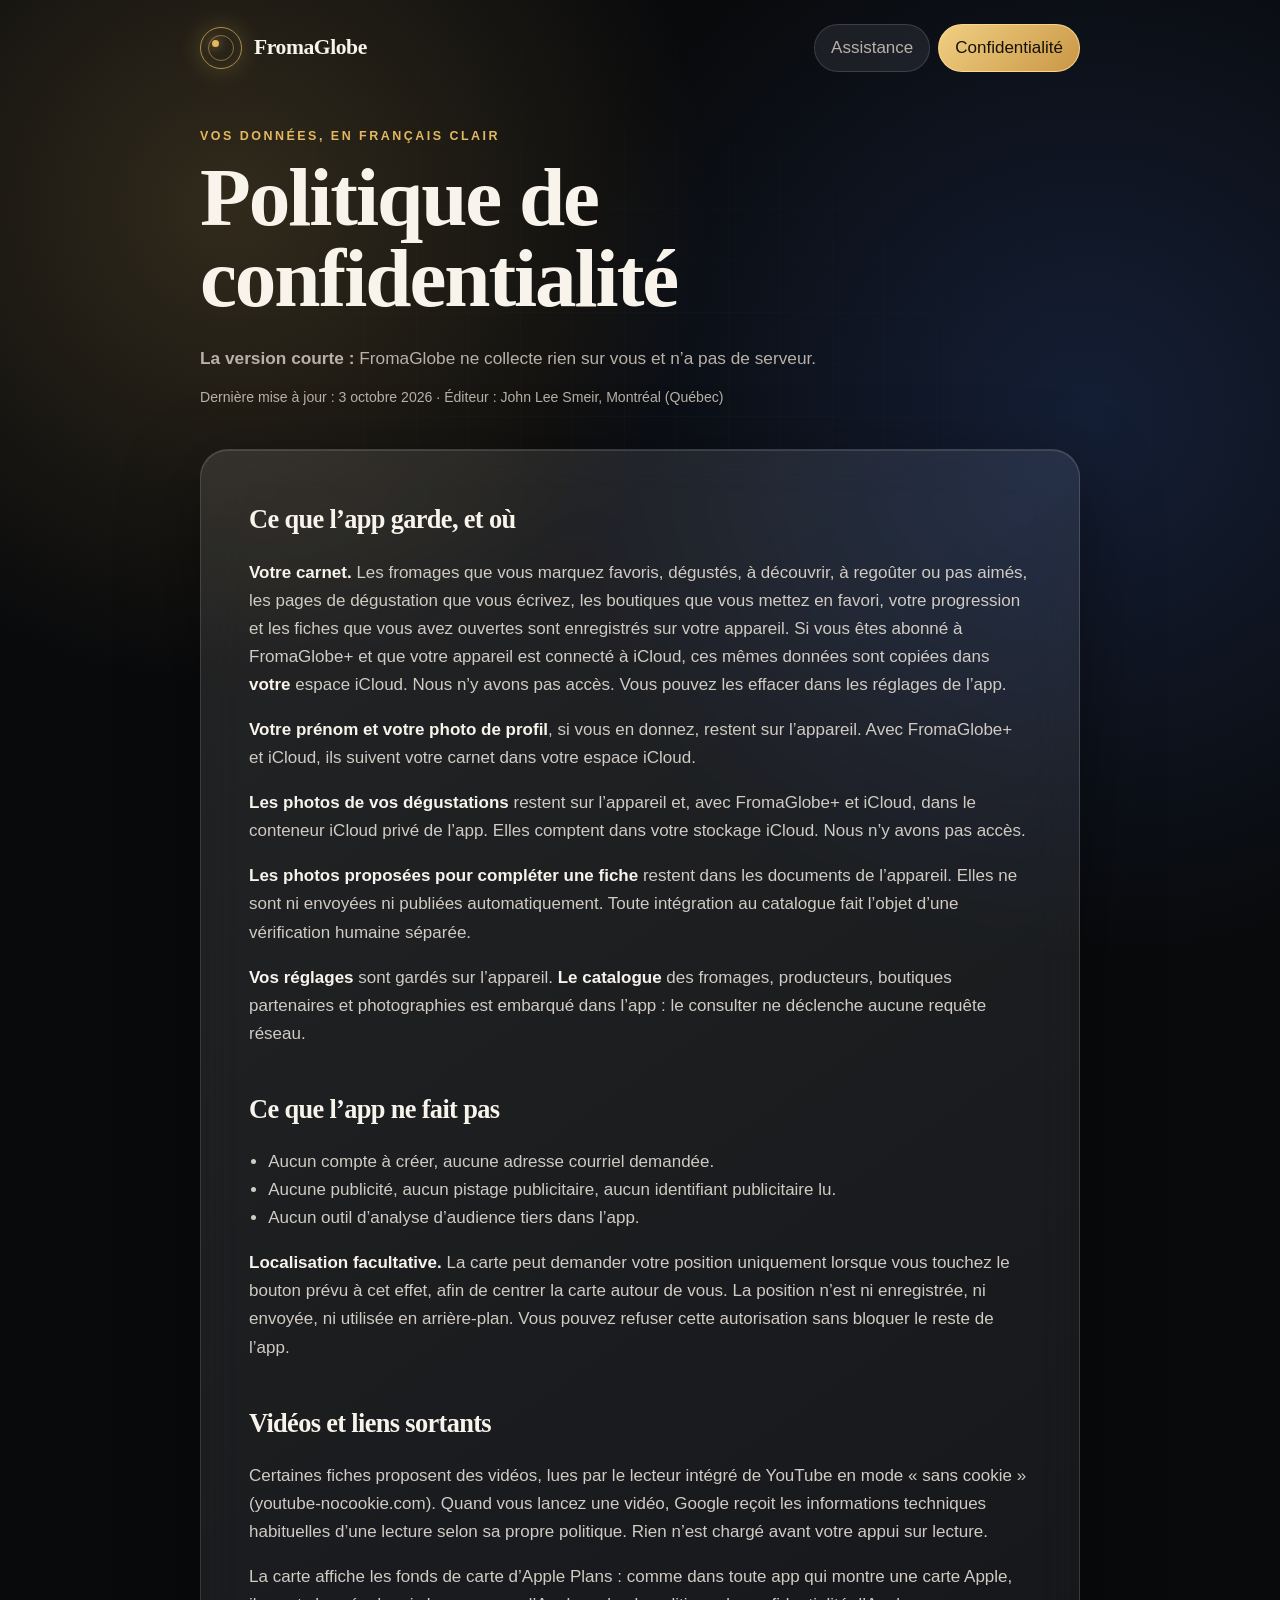
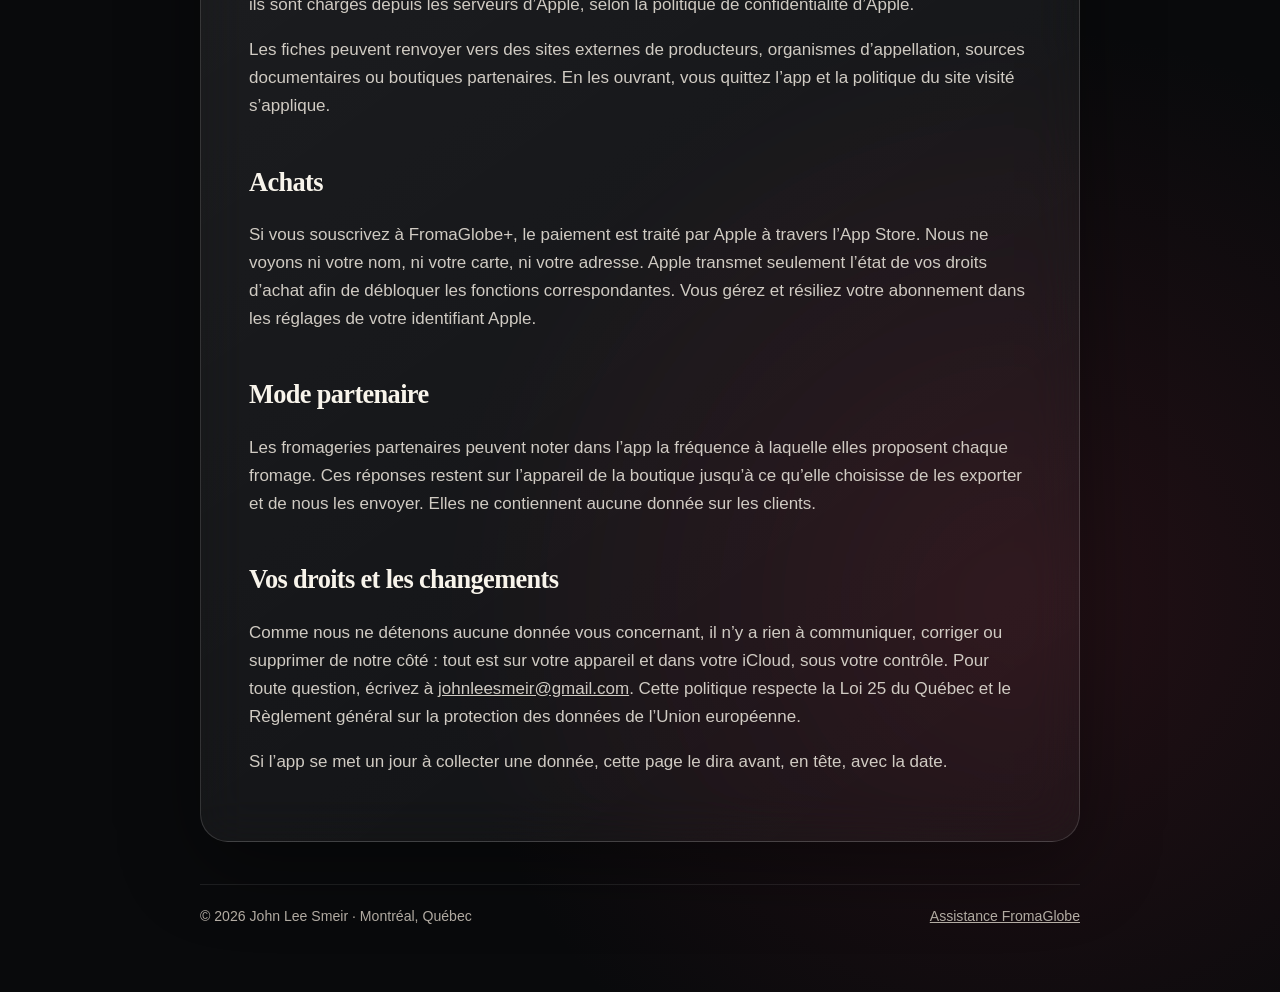
==== confidentialite/index.html @ 0ef454ac "Confidentialité : fonds de carte Apple Plans" ====
<!doctype html>
<html lang="fr">
<head>
  <meta charset="utf-8">
  <meta name="viewport" content="width=device-width, initial-scale=1">
  <title>Politique de confidentialité · FromaGlobe</title>
  <meta name="description" content="Politique de confidentialité de l’application FromaGlobe.">
  <link rel="icon" type="image/svg+xml" href="data:image/svg+xml,%3Csvg xmlns='http://www.w3.org/2000/svg' viewBox='0 0 64 64'%3E%3Crect width='64' height='64' rx='16' fill='%23090a0c'/%3E%3Ccircle cx='32' cy='32' r='21' fill='none' stroke='%23e2b861' stroke-width='3'/%3E%3Ccircle cx='25' cy='25' r='4' fill='%23e2b861'/%3E%3C/svg%3E">
  <link rel="stylesheet" href="../style.css">
</head>
<body>
  <div class="shell">
    <header>
      <a class="brand" href="../"><span class="mark" aria-hidden="true"></span><span>FromaGlobe</span></a>
      <nav aria-label="Navigation principale">
        <a href="../">Assistance</a>
        <a href="./" aria-current="page">Confidentialité</a>
      </nav>
    </header>

    <main>
      <div class="hero">
        <p class="eyebrow">Vos données, en français clair</p>
        <h1>Politique de confidentialité</h1>
        <p class="lead"><strong>La version courte&nbsp;:</strong> FromaGlobe ne collecte rien sur vous et n’a pas de serveur.</p>
        <p class="meta">Dernière mise à jour : 3 octobre 2026 · Éditeur : John Lee Smeir, Montréal (Québec)</p>
      </div>

      <article class="glass document">
        <section>
          <h2>Ce que l’app garde, et où</h2>
          <p><strong>Votre carnet.</strong> Les fromages que vous marquez favoris, dégustés, à découvrir, à regoûter ou pas aimés, les pages de dégustation que vous écrivez, les boutiques que vous mettez en favori, votre progression et les fiches que vous avez ouvertes sont enregistrés sur votre appareil. Si vous êtes abonné à FromaGlobe+ et que votre appareil est connecté à iCloud, ces mêmes données sont copiées dans <strong>votre</strong> espace iCloud. Nous n’y avons pas accès. Vous pouvez les effacer dans les réglages de l’app.</p>
          <p><strong>Votre prénom et votre photo de profil</strong>, si vous en donnez, restent sur l’appareil. Avec FromaGlobe+ et iCloud, ils suivent votre carnet dans votre espace iCloud.</p>
          <p><strong>Les photos de vos dégustations</strong> restent sur l’appareil et, avec FromaGlobe+ et iCloud, dans le conteneur iCloud privé de l’app. Elles comptent dans votre stockage iCloud. Nous n’y avons pas accès.</p>
          <p><strong>Les photos proposées pour compléter une fiche</strong> restent dans les documents de l’appareil. Elles ne sont ni envoyées ni publiées automatiquement. Toute intégration au catalogue fait l’objet d’une vérification humaine séparée.</p>
          <p><strong>Vos réglages</strong> sont gardés sur l’appareil. <strong>Le catalogue</strong> des fromages, producteurs, boutiques partenaires et photographies est embarqué dans l’app&nbsp;: le consulter ne déclenche aucune requête réseau.</p>
        </section>

        <section>
          <h2>Ce que l’app ne fait pas</h2>
          <ul>
            <li>Aucun compte à créer, aucune adresse courriel demandée.</li>
            <li>Aucune publicité, aucun pistage publicitaire, aucun identifiant publicitaire lu.</li>
            <li>Aucun outil d’analyse d’audience tiers dans l’app.</li>
          </ul>
          <p><strong>Localisation facultative.</strong> La carte peut demander votre position uniquement lorsque vous touchez le bouton prévu à cet effet, afin de centrer la carte autour de vous. La position n’est ni enregistrée, ni envoyée, ni utilisée en arrière-plan. Vous pouvez refuser cette autorisation sans bloquer le reste de l’app.</p>
        </section>

        <section>
          <h2>Vidéos et liens sortants</h2>
          <p>Certaines fiches proposent des vidéos, lues par le lecteur intégré de YouTube en mode «&nbsp;sans cookie&nbsp;» (youtube-nocookie.com). Quand vous lancez une vidéo, Google reçoit les informations techniques habituelles d’une lecture selon sa propre politique. Rien n’est chargé avant votre appui sur lecture.</p>
          <p>La carte affiche les fonds de carte d’Apple Plans : comme dans toute app qui montre une carte Apple, ils sont chargés depuis les serveurs d’Apple, selon la politique de confidentialité d’Apple.</p>
          <p>Les fiches peuvent renvoyer vers des sites externes de producteurs, organismes d’appellation, sources documentaires ou boutiques partenaires. En les ouvrant, vous quittez l’app et la politique du site visité s’applique.</p>
        </section>

        <section>
          <h2>Achats</h2>
          <p>Si vous souscrivez à FromaGlobe+, le paiement est traité par Apple à travers l’App Store. Nous ne voyons ni votre nom, ni votre carte, ni votre adresse. Apple transmet seulement l’état de vos droits d’achat afin de débloquer les fonctions correspondantes. Vous gérez et résiliez votre abonnement dans les réglages de votre identifiant Apple.</p>
        </section>

        <section>
          <h2>Mode partenaire</h2>
          <p>Les fromageries partenaires peuvent noter dans l’app la fréquence à laquelle elles proposent chaque fromage. Ces réponses restent sur l’appareil de la boutique jusqu’à ce qu’elle choisisse de les exporter et de nous les envoyer. Elles ne contiennent aucune donnée sur les clients.</p>
        </section>

        <section>
          <h2>Vos droits et les changements</h2>
          <p>Comme nous ne détenons aucune donnée vous concernant, il n’y a rien à communiquer, corriger ou supprimer de notre côté&nbsp;: tout est sur votre appareil et dans votre iCloud, sous votre contrôle. Pour toute question, écrivez à <a href="mailto:johnleesmeir@gmail.com">johnleesmeir@gmail.com</a>. Cette politique respecte la Loi 25 du Québec et le Règlement général sur la protection des données de l’Union européenne.</p>
          <p>Si l’app se met un jour à collecter une donnée, cette page le dira avant, en tête, avec la date.</p>
        </section>
      </article>
    </main>

    <footer>
      <p>© 2026 John Lee Smeir · Montréal, Québec</p>
      <a href="../">Assistance FromaGlobe</a>
    </footer>
  </div>
</body>
</html>
---- style.css ----
:root {
  color-scheme: dark;
  --ink: #f8f4eb;
  --muted: #b8b1a8;
  --gold: #e2b861;
  --gold-soft: rgba(226, 184, 97, 0.18);
  --blue: #18254a;
  --wine: #31151c;
  --glass: rgba(255, 255, 255, 0.075);
  --line: rgba(255, 255, 255, 0.14);
  --shadow: rgba(0, 0, 0, 0.38);
}

* { box-sizing: border-box; }

html { scroll-behavior: smooth; }

body {
  margin: 0;
  min-height: 100vh;
  color: var(--ink);
  background:
    radial-gradient(circle at 18% 8%, rgba(226, 184, 97, 0.19), transparent 30rem),
    radial-gradient(circle at 85% 16%, rgba(45, 76, 145, 0.31), transparent 34rem),
    radial-gradient(circle at 80% 85%, rgba(115, 35, 50, 0.25), transparent 36rem),
    #090a0c;
  font-family: -apple-system, BlinkMacSystemFont, "SF Pro Text", "Helvetica Neue", sans-serif;
  font-size: 17px;
  line-height: 1.65;
}

body::before {
  content: "";
  position: fixed;
  inset: 0;
  pointer-events: none;
  background-image: linear-gradient(rgba(255,255,255,.018) 1px, transparent 1px), linear-gradient(90deg, rgba(255,255,255,.018) 1px, transparent 1px);
  background-size: 52px 52px;
  mask-image: radial-gradient(circle at center, black, transparent 82%);
}

a { color: inherit; }

.shell {
  width: min(100% - 32px, 880px);
  margin: 0 auto;
  padding: 24px 0 64px;
}

header {
  display: flex;
  align-items: center;
  justify-content: space-between;
  gap: 24px;
  margin-bottom: 54px;
}

.brand {
  display: inline-flex;
  align-items: center;
  gap: 12px;
  text-decoration: none;
  font-family: ui-serif, Georgia, serif;
  font-size: 1.35rem;
  font-weight: 700;
  letter-spacing: -0.02em;
}

.mark {
  position: relative;
  width: 42px;
  height: 42px;
  border-radius: 50%;
  border: 1px solid rgba(226,184,97,.72);
  box-shadow: 0 0 24px rgba(226,184,97,.24), inset 0 0 18px rgba(226,184,97,.12);
}

.mark::before,
.mark::after {
  content: "";
  position: absolute;
  border-radius: 50%;
}

.mark::before { inset: 7px; border: 1px solid rgba(226,184,97,.5); }
.mark::after { width: 7px; height: 7px; left: 11px; top: 12px; background: var(--gold); box-shadow: 0 0 12px var(--gold); }

nav { display: flex; gap: 8px; }

nav a, .button {
  display: inline-flex;
  align-items: center;
  justify-content: center;
  min-height: 44px;
  padding: 9px 16px;
  border: 1px solid var(--line);
  border-radius: 999px;
  background: var(--glass);
  color: var(--muted);
  text-decoration: none;
  backdrop-filter: blur(18px) saturate(125%);
  -webkit-backdrop-filter: blur(18px) saturate(125%);
}

nav a[aria-current="page"], nav a:hover, .button:hover {
  color: #16110a;
  border-color: rgba(255, 221, 148, 0.84);
  background: linear-gradient(135deg, #f1cf82, #c99746);
}

.hero { margin: 0 0 40px; }

.eyebrow {
  margin: 0 0 10px;
  color: var(--gold);
  font-size: .78rem;
  font-weight: 750;
  letter-spacing: .2em;
  text-transform: uppercase;
}

h1, h2, h3 {
  font-family: ui-serif, Georgia, serif;
  letter-spacing: -0.025em;
}

h1 {
  max-width: 740px;
  margin: 0;
  font-size: clamp(2.5rem, 8vw, 5.2rem);
  line-height: .98;
}

.lead {
  max-width: 680px;
  margin: 24px 0 0;
  color: var(--muted);
  font-size: 1.08rem;
}

.glass {
  border: 1px solid var(--line);
  border-radius: 28px;
  background: linear-gradient(145deg, rgba(255,255,255,.105), rgba(255,255,255,.035));
  box-shadow: 0 24px 80px var(--shadow), inset 0 1px 0 rgba(255,255,255,.12);
  backdrop-filter: blur(24px) saturate(130%);
  -webkit-backdrop-filter: blur(24px) saturate(130%);
}

.contact {
  display: grid;
  grid-template-columns: 1fr auto;
  align-items: center;
  gap: 24px;
  padding: 28px;
  margin: 30px 0 22px;
}

.contact h2 { margin: 0 0 6px; font-size: 1.55rem; }
.contact p { margin: 0; color: var(--muted); }
.contact .button { color: #16110a; background: linear-gradient(135deg, #f1cf82, #c99746); border-color: rgba(255,221,148,.84); font-weight: 700; }

.grid {
  display: grid;
  grid-template-columns: repeat(2, minmax(0, 1fr));
  gap: 18px;
}

.card { padding: 24px; }
.card h2 { margin: 0 0 8px; font-size: 1.35rem; }
.card p { margin: 0; color: var(--muted); }

.document { padding: clamp(22px, 5vw, 48px); }
.document section + section { margin-top: 40px; }
.document h2 { margin: 0 0 12px; font-size: 1.65rem; }
.document p, .document li { color: #d0cbc3; }
.document strong { color: var(--ink); }
.document ul { padding-left: 1.2rem; }

.meta {
  margin: 14px 0 0;
  color: var(--muted);
  font-size: .88rem;
}

footer {
  display: flex;
  justify-content: space-between;
  gap: 20px;
  margin-top: 42px;
  padding-top: 20px;
  border-top: 1px solid rgba(255,255,255,.09);
  color: var(--muted);
  font-size: .88rem;
}

footer p { margin: 0; }

@media (max-width: 640px) {
  .shell { width: min(100% - 24px, 880px); padding-top: 14px; }
  header { align-items: flex-start; margin-bottom: 42px; }
  nav { flex-direction: column; }
  nav a { min-height: 38px; padding: 6px 12px; font-size: .85rem; }
  .contact, .grid { grid-template-columns: 1fr; }
  .contact .button { width: 100%; }
  footer { flex-direction: column; }
}

@media (prefers-reduced-motion: no-preference) {
  .mark::after { animation: glow 3.5s ease-in-out infinite; }
  @keyframes glow { 50% { transform: scale(1.28); opacity: .7; box-shadow: 0 0 22px var(--gold); } }
}
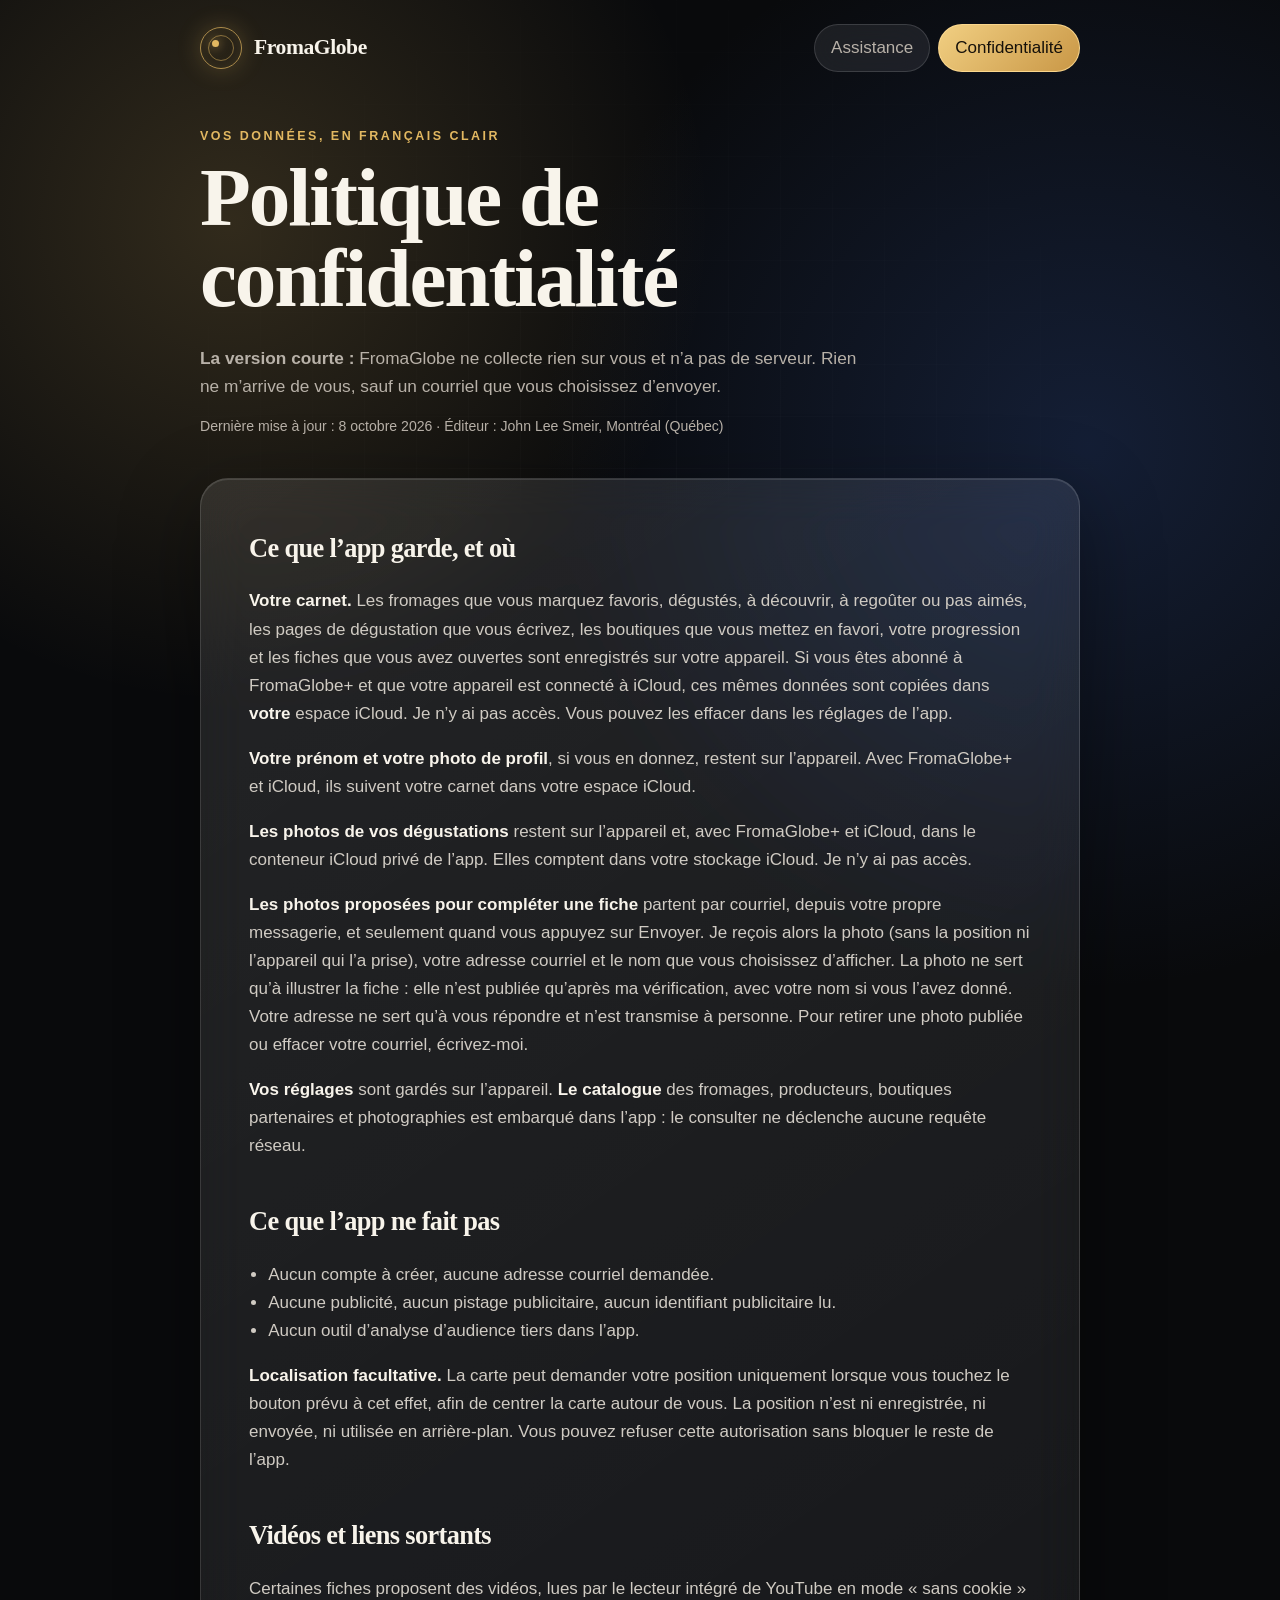
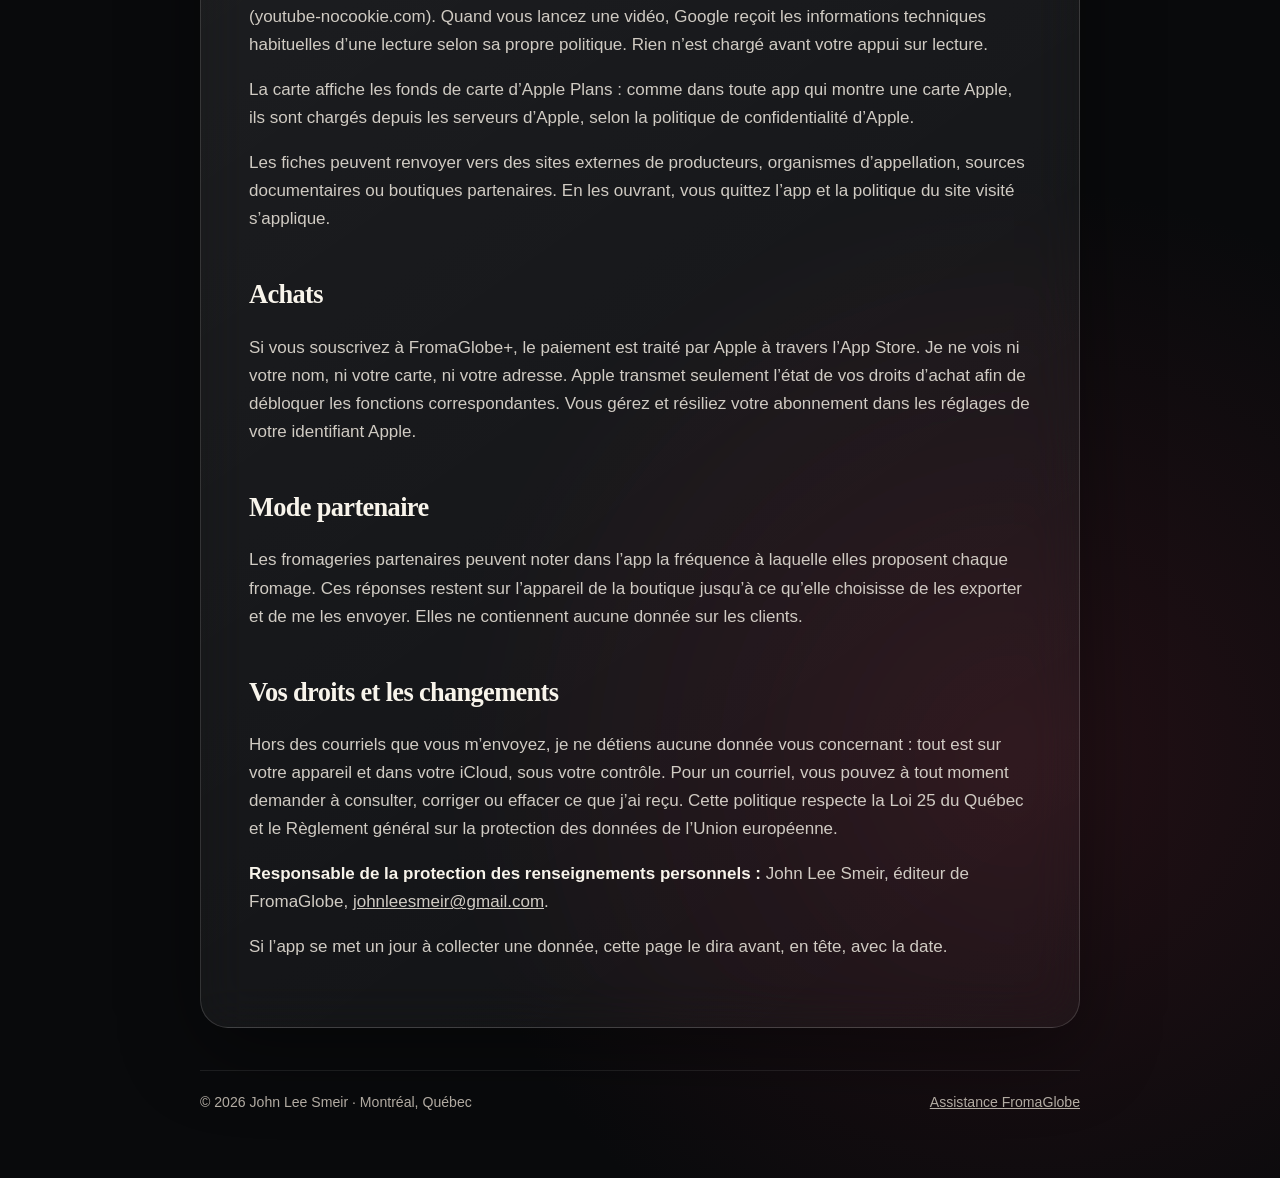
==== commit 42ca7c27: "Photos proposées par courriel, responsable Loi 25, avertissement, je au lieu de nous" ====
--- a/confidentialite/index.html
+++ b/confidentialite/index.html
@@ -22,17 +22,17 @@
       <div class="hero">
         <p class="eyebrow">Vos données, en français clair</p>
         <h1>Politique de confidentialité</h1>
-        <p class="lead"><strong>La version courte&nbsp;:</strong> FromaGlobe ne collecte rien sur vous et n’a pas de serveur.</p>
-        <p class="meta">Dernière mise à jour : 3 octobre 2026 · Éditeur : John Lee Smeir, Montréal (Québec)</p>
+        <p class="lead"><strong>La version courte&nbsp;:</strong> FromaGlobe ne collecte rien sur vous et n’a pas de serveur. Rien ne m’arrive de vous, sauf un courriel que vous choisissez d’envoyer.</p>
+        <p class="meta">Dernière mise à jour : 8 octobre 2026 · Éditeur : John Lee Smeir, Montréal (Québec)</p>
       </div>
 
       <article class="glass document">
         <section>
           <h2>Ce que l’app garde, et où</h2>
-          <p><strong>Votre carnet.</strong> Les fromages que vous marquez favoris, dégustés, à découvrir, à regoûter ou pas aimés, les pages de dégustation que vous écrivez, les boutiques que vous mettez en favori, votre progression et les fiches que vous avez ouvertes sont enregistrés sur votre appareil. Si vous êtes abonné à FromaGlobe+ et que votre appareil est connecté à iCloud, ces mêmes données sont copiées dans <strong>votre</strong> espace iCloud. Nous n’y avons pas accès. Vous pouvez les effacer dans les réglages de l’app.</p>
+          <p><strong>Votre carnet.</strong> Les fromages que vous marquez favoris, dégustés, à découvrir, à regoûter ou pas aimés, les pages de dégustation que vous écrivez, les boutiques que vous mettez en favori, votre progression et les fiches que vous avez ouvertes sont enregistrés sur votre appareil. Si vous êtes abonné à FromaGlobe+ et que votre appareil est connecté à iCloud, ces mêmes données sont copiées dans <strong>votre</strong> espace iCloud. Je n’y ai pas accès. Vous pouvez les effacer dans les réglages de l’app.</p>
           <p><strong>Votre prénom et votre photo de profil</strong>, si vous en donnez, restent sur l’appareil. Avec FromaGlobe+ et iCloud, ils suivent votre carnet dans votre espace iCloud.</p>
-          <p><strong>Les photos de vos dégustations</strong> restent sur l’appareil et, avec FromaGlobe+ et iCloud, dans le conteneur iCloud privé de l’app. Elles comptent dans votre stockage iCloud. Nous n’y avons pas accès.</p>
-          <p><strong>Les photos proposées pour compléter une fiche</strong> restent dans les documents de l’appareil. Elles ne sont ni envoyées ni publiées automatiquement. Toute intégration au catalogue fait l’objet d’une vérification humaine séparée.</p>
+          <p><strong>Les photos de vos dégustations</strong> restent sur l’appareil et, avec FromaGlobe+ et iCloud, dans le conteneur iCloud privé de l’app. Elles comptent dans votre stockage iCloud. Je n’y ai pas accès.</p>
+          <p><strong>Les photos proposées pour compléter une fiche</strong> partent par courriel, depuis votre propre messagerie, et seulement quand vous appuyez sur Envoyer. Je reçois alors la photo (sans la position ni l’appareil qui l’a prise), votre adresse courriel et le nom que vous choisissez d’afficher. La photo ne sert qu’à illustrer la fiche : elle n’est publiée qu’après ma vérification, avec votre nom si vous l’avez donné. Votre adresse ne sert qu’à vous répondre et n’est transmise à personne. Pour retirer une photo publiée ou effacer votre courriel, écrivez-moi.</p>
           <p><strong>Vos réglages</strong> sont gardés sur l’appareil. <strong>Le catalogue</strong> des fromages, producteurs, boutiques partenaires et photographies est embarqué dans l’app&nbsp;: le consulter ne déclenche aucune requête réseau.</p>
         </section>
 
@@ -55,17 +55,18 @@
 
         <section>
           <h2>Achats</h2>
-          <p>Si vous souscrivez à FromaGlobe+, le paiement est traité par Apple à travers l’App Store. Nous ne voyons ni votre nom, ni votre carte, ni votre adresse. Apple transmet seulement l’état de vos droits d’achat afin de débloquer les fonctions correspondantes. Vous gérez et résiliez votre abonnement dans les réglages de votre identifiant Apple.</p>
+          <p>Si vous souscrivez à FromaGlobe+, le paiement est traité par Apple à travers l’App Store. Je ne vois ni votre nom, ni votre carte, ni votre adresse. Apple transmet seulement l’état de vos droits d’achat afin de débloquer les fonctions correspondantes. Vous gérez et résiliez votre abonnement dans les réglages de votre identifiant Apple.</p>
         </section>
 
         <section>
           <h2>Mode partenaire</h2>
-          <p>Les fromageries partenaires peuvent noter dans l’app la fréquence à laquelle elles proposent chaque fromage. Ces réponses restent sur l’appareil de la boutique jusqu’à ce qu’elle choisisse de les exporter et de nous les envoyer. Elles ne contiennent aucune donnée sur les clients.</p>
+          <p>Les fromageries partenaires peuvent noter dans l’app la fréquence à laquelle elles proposent chaque fromage. Ces réponses restent sur l’appareil de la boutique jusqu’à ce qu’elle choisisse de les exporter et de me les envoyer. Elles ne contiennent aucune donnée sur les clients.</p>
         </section>
 
         <section>
           <h2>Vos droits et les changements</h2>
-          <p>Comme nous ne détenons aucune donnée vous concernant, il n’y a rien à communiquer, corriger ou supprimer de notre côté&nbsp;: tout est sur votre appareil et dans votre iCloud, sous votre contrôle. Pour toute question, écrivez à <a href="mailto:johnleesmeir@gmail.com">johnleesmeir@gmail.com</a>. Cette politique respecte la Loi 25 du Québec et le Règlement général sur la protection des données de l’Union européenne.</p>
+          <p>Hors des courriels que vous m’envoyez, je ne détiens aucune donnée vous concernant&nbsp;: tout est sur votre appareil et dans votre iCloud, sous votre contrôle. Pour un courriel, vous pouvez à tout moment demander à consulter, corriger ou effacer ce que j’ai reçu. Cette politique respecte la Loi 25 du Québec et le Règlement général sur la protection des données de l’Union européenne.</p>
+          <p><strong>Responsable de la protection des renseignements personnels&nbsp;:</strong> John Lee Smeir, éditeur de FromaGlobe, <a href="mailto:johnleesmeir@gmail.com">johnleesmeir@gmail.com</a>.</p>
           <p>Si l’app se met un jour à collecter une donnée, cette page le dira avant, en tête, avec la date.</p>
         </section>
       </article>
--- a/style.css
+++ b/style.css
@@ -167,6 +167,7 @@
 }
 
 .card { padding: 24px; }
+.grid .card:last-child:nth-child(odd) { grid-column: 1 / -1; }
 .card h2 { margin: 0 0 8px; font-size: 1.35rem; }
 .card p { margin: 0; color: var(--muted); }
 
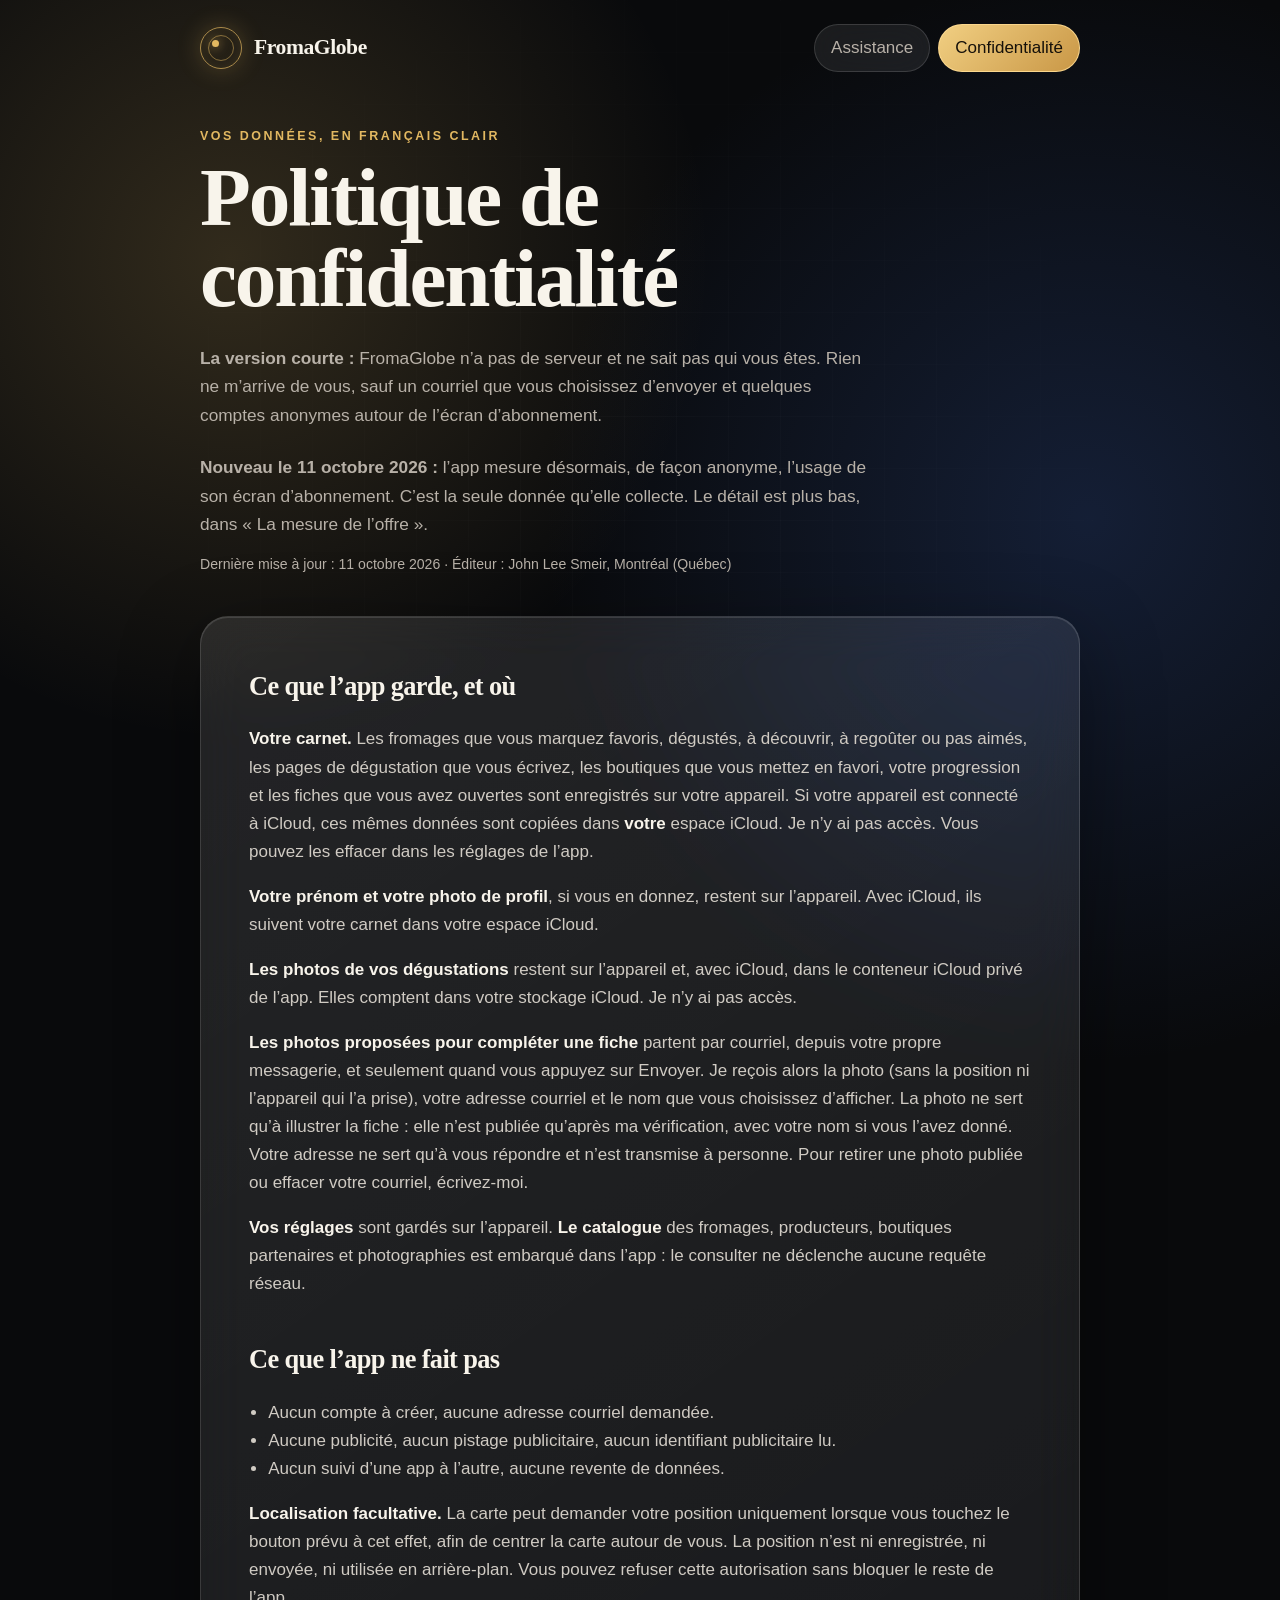
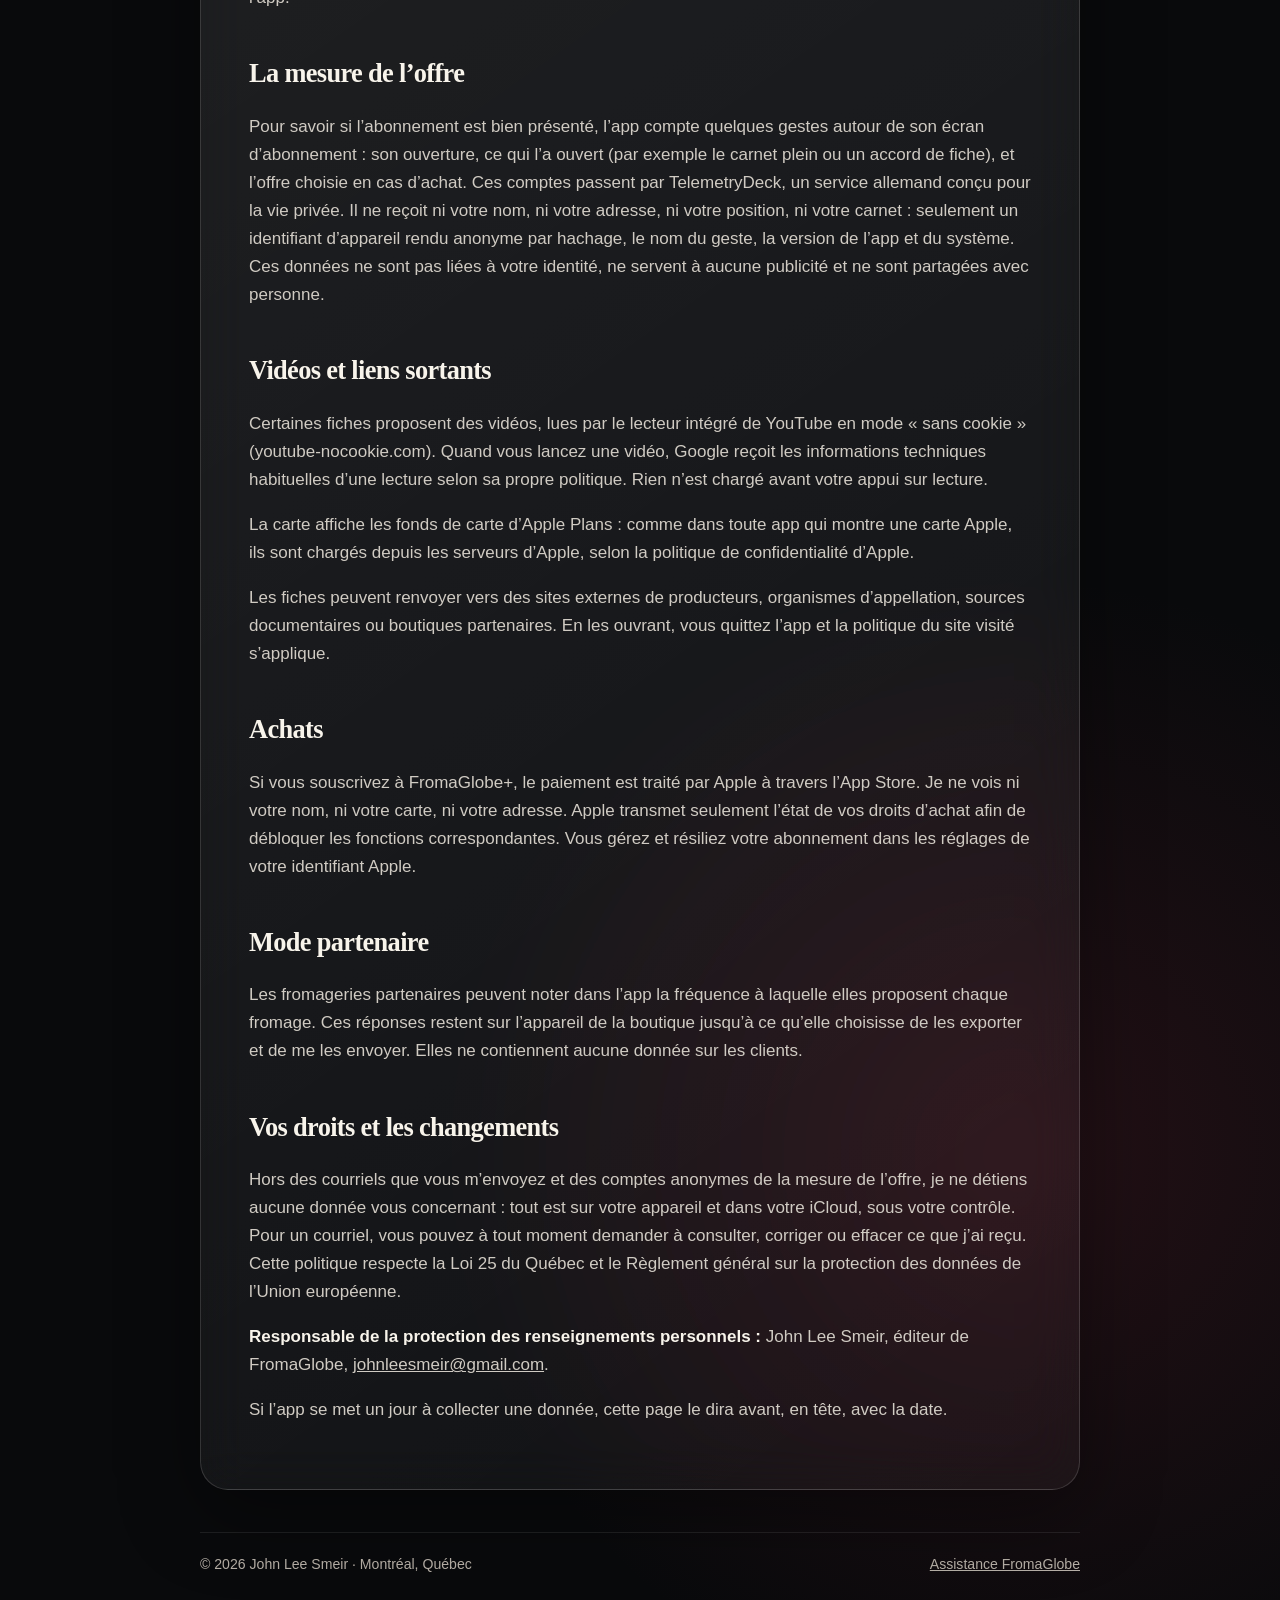
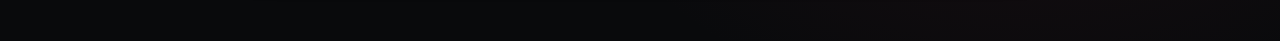
==== commit cf22b30e: "Confidentialité : mesure de l’offre (TelemetryDeck), copie iCloud pour tous, mise à jour du 11 octob" ====
--- a/confidentialite/index.html
+++ b/confidentialite/index.html
@@ -22,16 +22,17 @@
       <div class="hero">
         <p class="eyebrow">Vos données, en français clair</p>
         <h1>Politique de confidentialité</h1>
-        <p class="lead"><strong>La version courte&nbsp;:</strong> FromaGlobe ne collecte rien sur vous et n’a pas de serveur. Rien ne m’arrive de vous, sauf un courriel que vous choisissez d’envoyer.</p>
-        <p class="meta">Dernière mise à jour : 8 octobre 2026 · Éditeur : John Lee Smeir, Montréal (Québec)</p>
+        <p class="lead"><strong>La version courte&nbsp;:</strong> FromaGlobe n’a pas de serveur et ne sait pas qui vous êtes. Rien ne m’arrive de vous, sauf un courriel que vous choisissez d’envoyer et quelques comptes anonymes autour de l’écran d’abonnement.</p>
+        <p class="lead"><strong>Nouveau le 11 octobre 2026&nbsp;:</strong> l’app mesure désormais, de façon anonyme, l’usage de son écran d’abonnement. C’est la seule donnée qu’elle collecte. Le détail est plus bas, dans «&nbsp;La mesure de l’offre&nbsp;».</p>
+        <p class="meta">Dernière mise à jour : 11 octobre 2026 · Éditeur : John Lee Smeir, Montréal (Québec)</p>
       </div>
 
       <article class="glass document">
         <section>
           <h2>Ce que l’app garde, et où</h2>
-          <p><strong>Votre carnet.</strong> Les fromages que vous marquez favoris, dégustés, à découvrir, à regoûter ou pas aimés, les pages de dégustation que vous écrivez, les boutiques que vous mettez en favori, votre progression et les fiches que vous avez ouvertes sont enregistrés sur votre appareil. Si vous êtes abonné à FromaGlobe+ et que votre appareil est connecté à iCloud, ces mêmes données sont copiées dans <strong>votre</strong> espace iCloud. Je n’y ai pas accès. Vous pouvez les effacer dans les réglages de l’app.</p>
-          <p><strong>Votre prénom et votre photo de profil</strong>, si vous en donnez, restent sur l’appareil. Avec FromaGlobe+ et iCloud, ils suivent votre carnet dans votre espace iCloud.</p>
-          <p><strong>Les photos de vos dégustations</strong> restent sur l’appareil et, avec FromaGlobe+ et iCloud, dans le conteneur iCloud privé de l’app. Elles comptent dans votre stockage iCloud. Je n’y ai pas accès.</p>
+          <p><strong>Votre carnet.</strong> Les fromages que vous marquez favoris, dégustés, à découvrir, à regoûter ou pas aimés, les pages de dégustation que vous écrivez, les boutiques que vous mettez en favori, votre progression et les fiches que vous avez ouvertes sont enregistrés sur votre appareil. Si votre appareil est connecté à iCloud, ces mêmes données sont copiées dans <strong>votre</strong> espace iCloud. Je n’y ai pas accès. Vous pouvez les effacer dans les réglages de l’app.</p>
+          <p><strong>Votre prénom et votre photo de profil</strong>, si vous en donnez, restent sur l’appareil. Avec iCloud, ils suivent votre carnet dans votre espace iCloud.</p>
+          <p><strong>Les photos de vos dégustations</strong> restent sur l’appareil et, avec iCloud, dans le conteneur iCloud privé de l’app. Elles comptent dans votre stockage iCloud. Je n’y ai pas accès.</p>
           <p><strong>Les photos proposées pour compléter une fiche</strong> partent par courriel, depuis votre propre messagerie, et seulement quand vous appuyez sur Envoyer. Je reçois alors la photo (sans la position ni l’appareil qui l’a prise), votre adresse courriel et le nom que vous choisissez d’afficher. La photo ne sert qu’à illustrer la fiche : elle n’est publiée qu’après ma vérification, avec votre nom si vous l’avez donné. Votre adresse ne sert qu’à vous répondre et n’est transmise à personne. Pour retirer une photo publiée ou effacer votre courriel, écrivez-moi.</p>
           <p><strong>Vos réglages</strong> sont gardés sur l’appareil. <strong>Le catalogue</strong> des fromages, producteurs, boutiques partenaires et photographies est embarqué dans l’app&nbsp;: le consulter ne déclenche aucune requête réseau.</p>
         </section>
@@ -41,9 +42,14 @@
           <ul>
             <li>Aucun compte à créer, aucune adresse courriel demandée.</li>
             <li>Aucune publicité, aucun pistage publicitaire, aucun identifiant publicitaire lu.</li>
-            <li>Aucun outil d’analyse d’audience tiers dans l’app.</li>
+            <li>Aucun suivi d’une app à l’autre, aucune revente de données.</li>
           </ul>
           <p><strong>Localisation facultative.</strong> La carte peut demander votre position uniquement lorsque vous touchez le bouton prévu à cet effet, afin de centrer la carte autour de vous. La position n’est ni enregistrée, ni envoyée, ni utilisée en arrière-plan. Vous pouvez refuser cette autorisation sans bloquer le reste de l’app.</p>
+        </section>
+
+        <section>
+          <h2>La mesure de l’offre</h2>
+          <p>Pour savoir si l’abonnement est bien présenté, l’app compte quelques gestes autour de son écran d’abonnement&nbsp;: son ouverture, ce qui l’a ouvert (par exemple le carnet plein ou un accord de fiche), et l’offre choisie en cas d’achat. Ces comptes passent par TelemetryDeck, un service allemand conçu pour la vie privée. Il ne reçoit ni votre nom, ni votre adresse, ni votre position, ni votre carnet&nbsp;: seulement un identifiant d’appareil rendu anonyme par hachage, le nom du geste, la version de l’app et du système. Ces données ne sont pas liées à votre identité, ne servent à aucune publicité et ne sont partagées avec personne.</p>
         </section>
 
         <section>
@@ -65,7 +71,7 @@
 
         <section>
           <h2>Vos droits et les changements</h2>
-          <p>Hors des courriels que vous m’envoyez, je ne détiens aucune donnée vous concernant&nbsp;: tout est sur votre appareil et dans votre iCloud, sous votre contrôle. Pour un courriel, vous pouvez à tout moment demander à consulter, corriger ou effacer ce que j’ai reçu. Cette politique respecte la Loi 25 du Québec et le Règlement général sur la protection des données de l’Union européenne.</p>
+          <p>Hors des courriels que vous m’envoyez et des comptes anonymes de la mesure de l’offre, je ne détiens aucune donnée vous concernant&nbsp;: tout est sur votre appareil et dans votre iCloud, sous votre contrôle. Pour un courriel, vous pouvez à tout moment demander à consulter, corriger ou effacer ce que j’ai reçu. Cette politique respecte la Loi 25 du Québec et le Règlement général sur la protection des données de l’Union européenne.</p>
           <p><strong>Responsable de la protection des renseignements personnels&nbsp;:</strong> John Lee Smeir, éditeur de FromaGlobe, <a href="mailto:johnleesmeir@gmail.com">johnleesmeir@gmail.com</a>.</p>
           <p>Si l’app se met un jour à collecter une donnée, cette page le dira avant, en tête, avec la date.</p>
         </section>
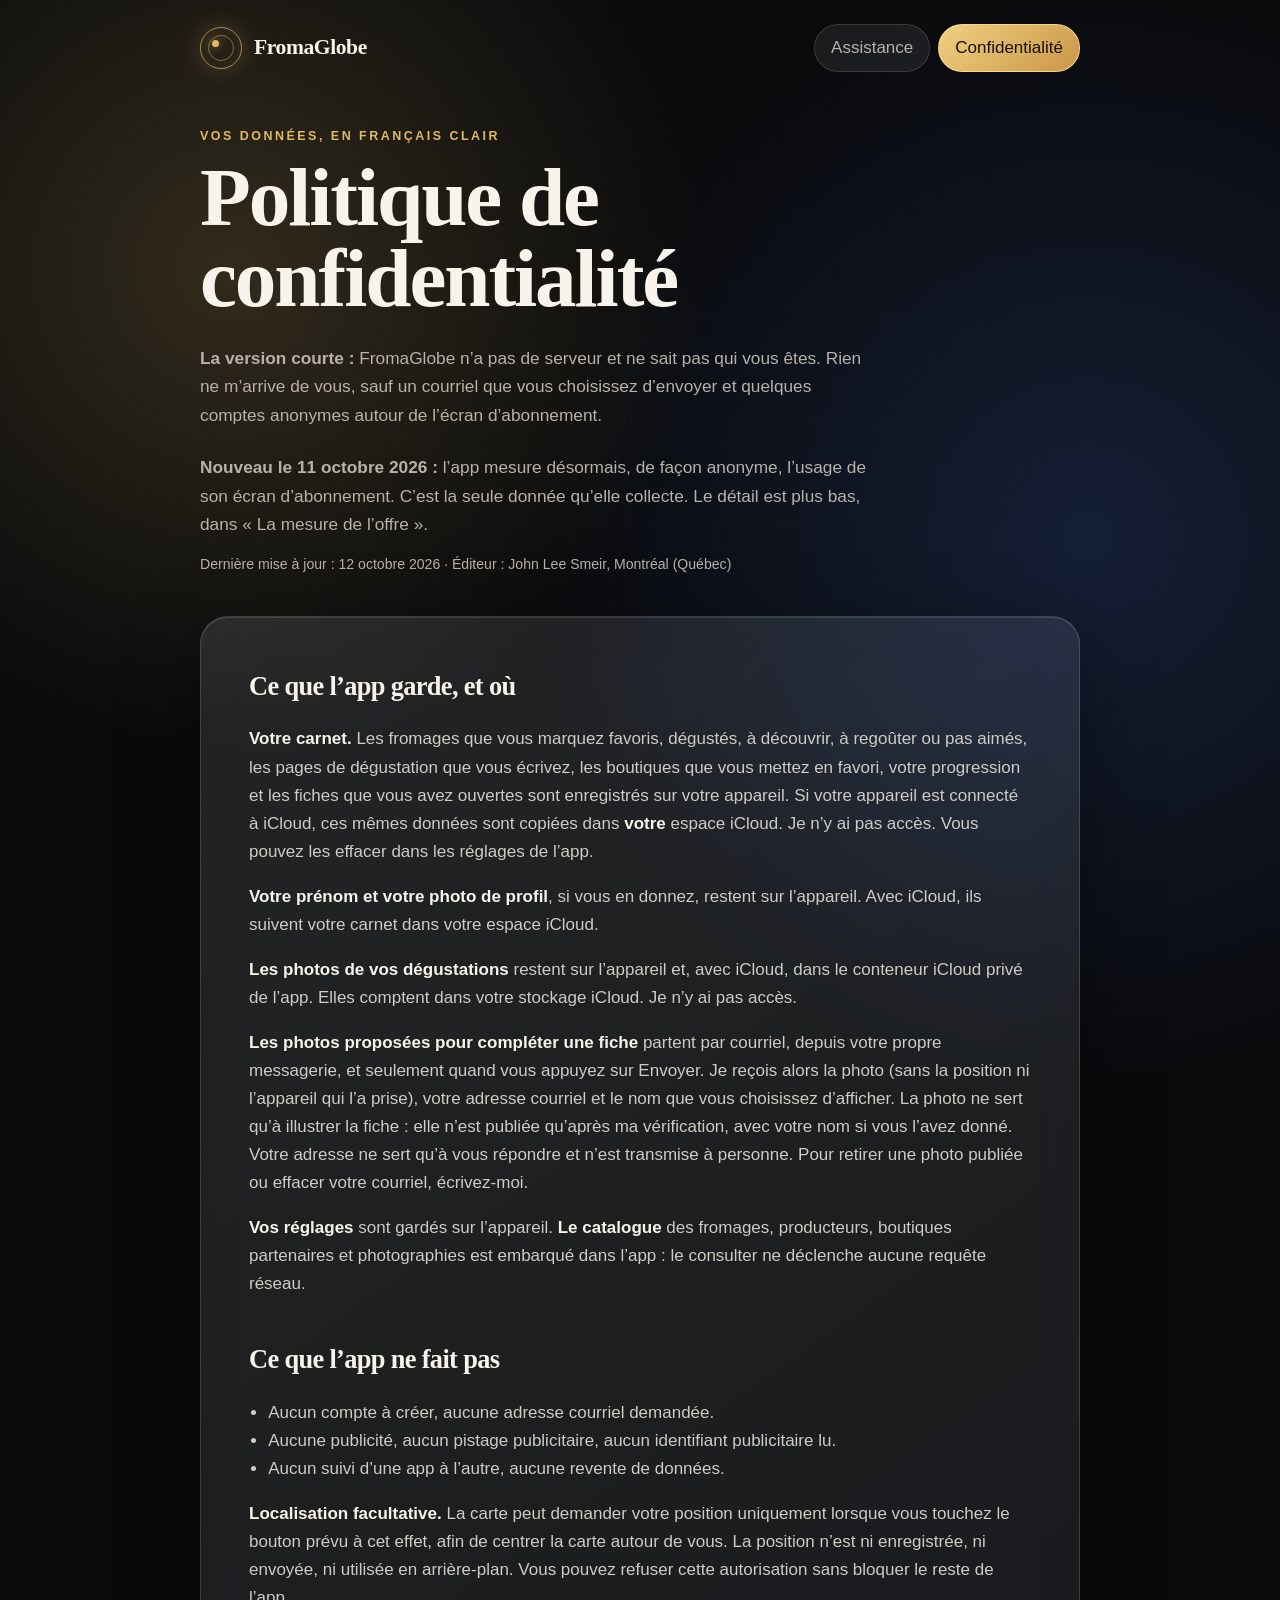
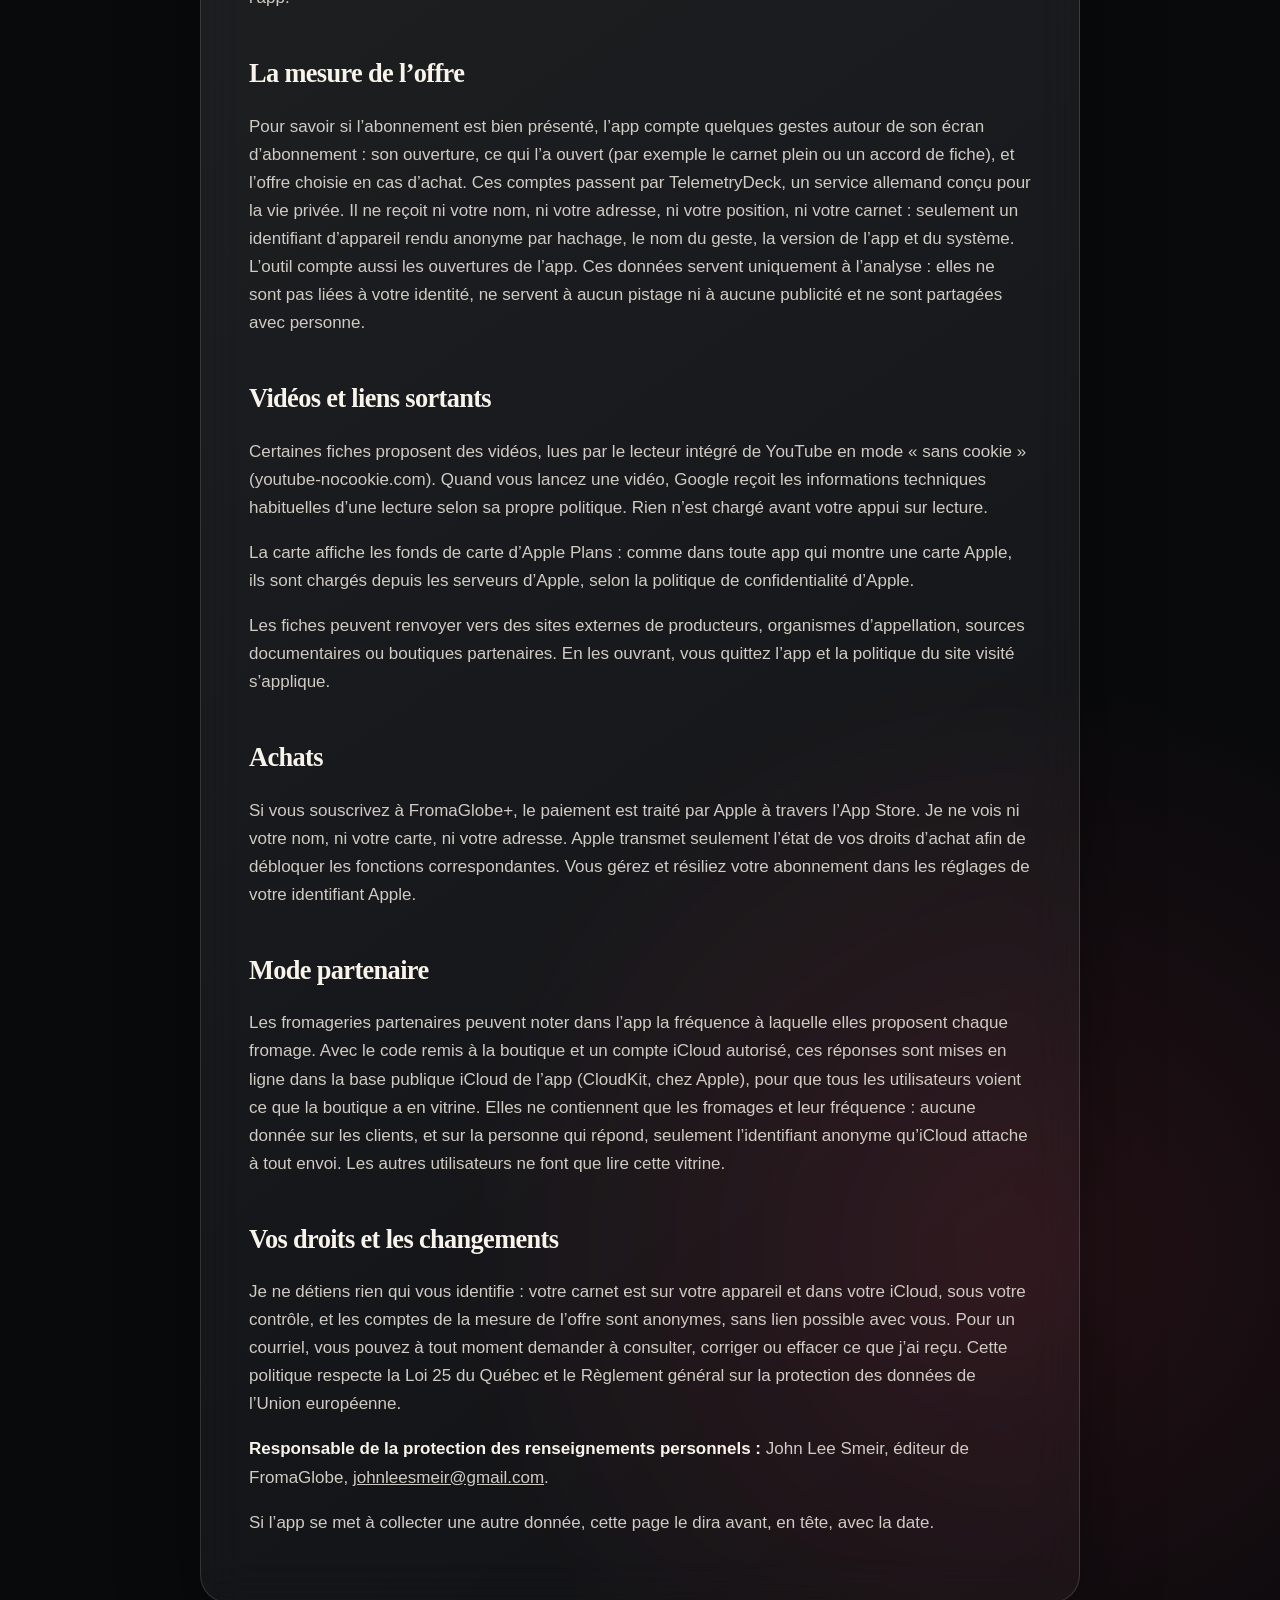
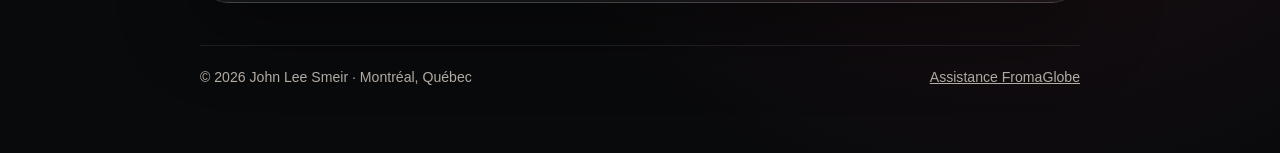
==== commit e5ca9ace: "Confidentialité : ouvertures de l’app, analyse sans pistage, mode partenaire via iCloud, mise à jour" ====
--- a/confidentialite/index.html
+++ b/confidentialite/index.html
@@ -24,7 +24,7 @@
         <h1>Politique de confidentialité</h1>
         <p class="lead"><strong>La version courte&nbsp;:</strong> FromaGlobe n’a pas de serveur et ne sait pas qui vous êtes. Rien ne m’arrive de vous, sauf un courriel que vous choisissez d’envoyer et quelques comptes anonymes autour de l’écran d’abonnement.</p>
         <p class="lead"><strong>Nouveau le 11 octobre 2026&nbsp;:</strong> l’app mesure désormais, de façon anonyme, l’usage de son écran d’abonnement. C’est la seule donnée qu’elle collecte. Le détail est plus bas, dans «&nbsp;La mesure de l’offre&nbsp;».</p>
-        <p class="meta">Dernière mise à jour : 11 octobre 2026 · Éditeur : John Lee Smeir, Montréal (Québec)</p>
+        <p class="meta">Dernière mise à jour : 12 octobre 2026 · Éditeur : John Lee Smeir, Montréal (Québec)</p>
       </div>
 
       <article class="glass document">
@@ -49,7 +49,7 @@
 
         <section>
           <h2>La mesure de l’offre</h2>
-          <p>Pour savoir si l’abonnement est bien présenté, l’app compte quelques gestes autour de son écran d’abonnement&nbsp;: son ouverture, ce qui l’a ouvert (par exemple le carnet plein ou un accord de fiche), et l’offre choisie en cas d’achat. Ces comptes passent par TelemetryDeck, un service allemand conçu pour la vie privée. Il ne reçoit ni votre nom, ni votre adresse, ni votre position, ni votre carnet&nbsp;: seulement un identifiant d’appareil rendu anonyme par hachage, le nom du geste, la version de l’app et du système. Ces données ne sont pas liées à votre identité, ne servent à aucune publicité et ne sont partagées avec personne.</p>
+          <p>Pour savoir si l’abonnement est bien présenté, l’app compte quelques gestes autour de son écran d’abonnement&nbsp;: son ouverture, ce qui l’a ouvert (par exemple le carnet plein ou un accord de fiche), et l’offre choisie en cas d’achat. Ces comptes passent par TelemetryDeck, un service allemand conçu pour la vie privée. Il ne reçoit ni votre nom, ni votre adresse, ni votre position, ni votre carnet&nbsp;: seulement un identifiant d’appareil rendu anonyme par hachage, le nom du geste, la version de l’app et du système. L’outil compte aussi les ouvertures de l’app. Ces données servent uniquement à l’analyse&nbsp;: elles ne sont pas liées à votre identité, ne servent à aucun pistage ni à aucune publicité et ne sont partagées avec personne.</p>
         </section>
 
         <section>
@@ -66,14 +66,14 @@
 
         <section>
           <h2>Mode partenaire</h2>
-          <p>Les fromageries partenaires peuvent noter dans l’app la fréquence à laquelle elles proposent chaque fromage. Ces réponses restent sur l’appareil de la boutique jusqu’à ce qu’elle choisisse de les exporter et de me les envoyer. Elles ne contiennent aucune donnée sur les clients.</p>
+          <p>Les fromageries partenaires peuvent noter dans l’app la fréquence à laquelle elles proposent chaque fromage. Avec le code remis à la boutique et un compte iCloud autorisé, ces réponses sont mises en ligne dans la base publique iCloud de l’app (CloudKit, chez Apple), pour que tous les utilisateurs voient ce que la boutique a en vitrine. Elles ne contiennent que les fromages et leur fréquence&nbsp;: aucune donnée sur les clients, et sur la personne qui répond, seulement l’identifiant anonyme qu’iCloud attache à tout envoi. Les autres utilisateurs ne font que lire cette vitrine.</p>
         </section>
 
         <section>
           <h2>Vos droits et les changements</h2>
-          <p>Hors des courriels que vous m’envoyez et des comptes anonymes de la mesure de l’offre, je ne détiens aucune donnée vous concernant&nbsp;: tout est sur votre appareil et dans votre iCloud, sous votre contrôle. Pour un courriel, vous pouvez à tout moment demander à consulter, corriger ou effacer ce que j’ai reçu. Cette politique respecte la Loi 25 du Québec et le Règlement général sur la protection des données de l’Union européenne.</p>
+          <p>Je ne détiens rien qui vous identifie&nbsp;: votre carnet est sur votre appareil et dans votre iCloud, sous votre contrôle, et les comptes de la mesure de l’offre sont anonymes, sans lien possible avec vous. Pour un courriel, vous pouvez à tout moment demander à consulter, corriger ou effacer ce que j’ai reçu. Cette politique respecte la Loi 25 du Québec et le Règlement général sur la protection des données de l’Union européenne.</p>
           <p><strong>Responsable de la protection des renseignements personnels&nbsp;:</strong> John Lee Smeir, éditeur de FromaGlobe, <a href="mailto:johnleesmeir@gmail.com">johnleesmeir@gmail.com</a>.</p>
-          <p>Si l’app se met un jour à collecter une donnée, cette page le dira avant, en tête, avec la date.</p>
+          <p>Si l’app se met à collecter une autre donnée, cette page le dira avant, en tête, avec la date.</p>
         </section>
       </article>
     </main>
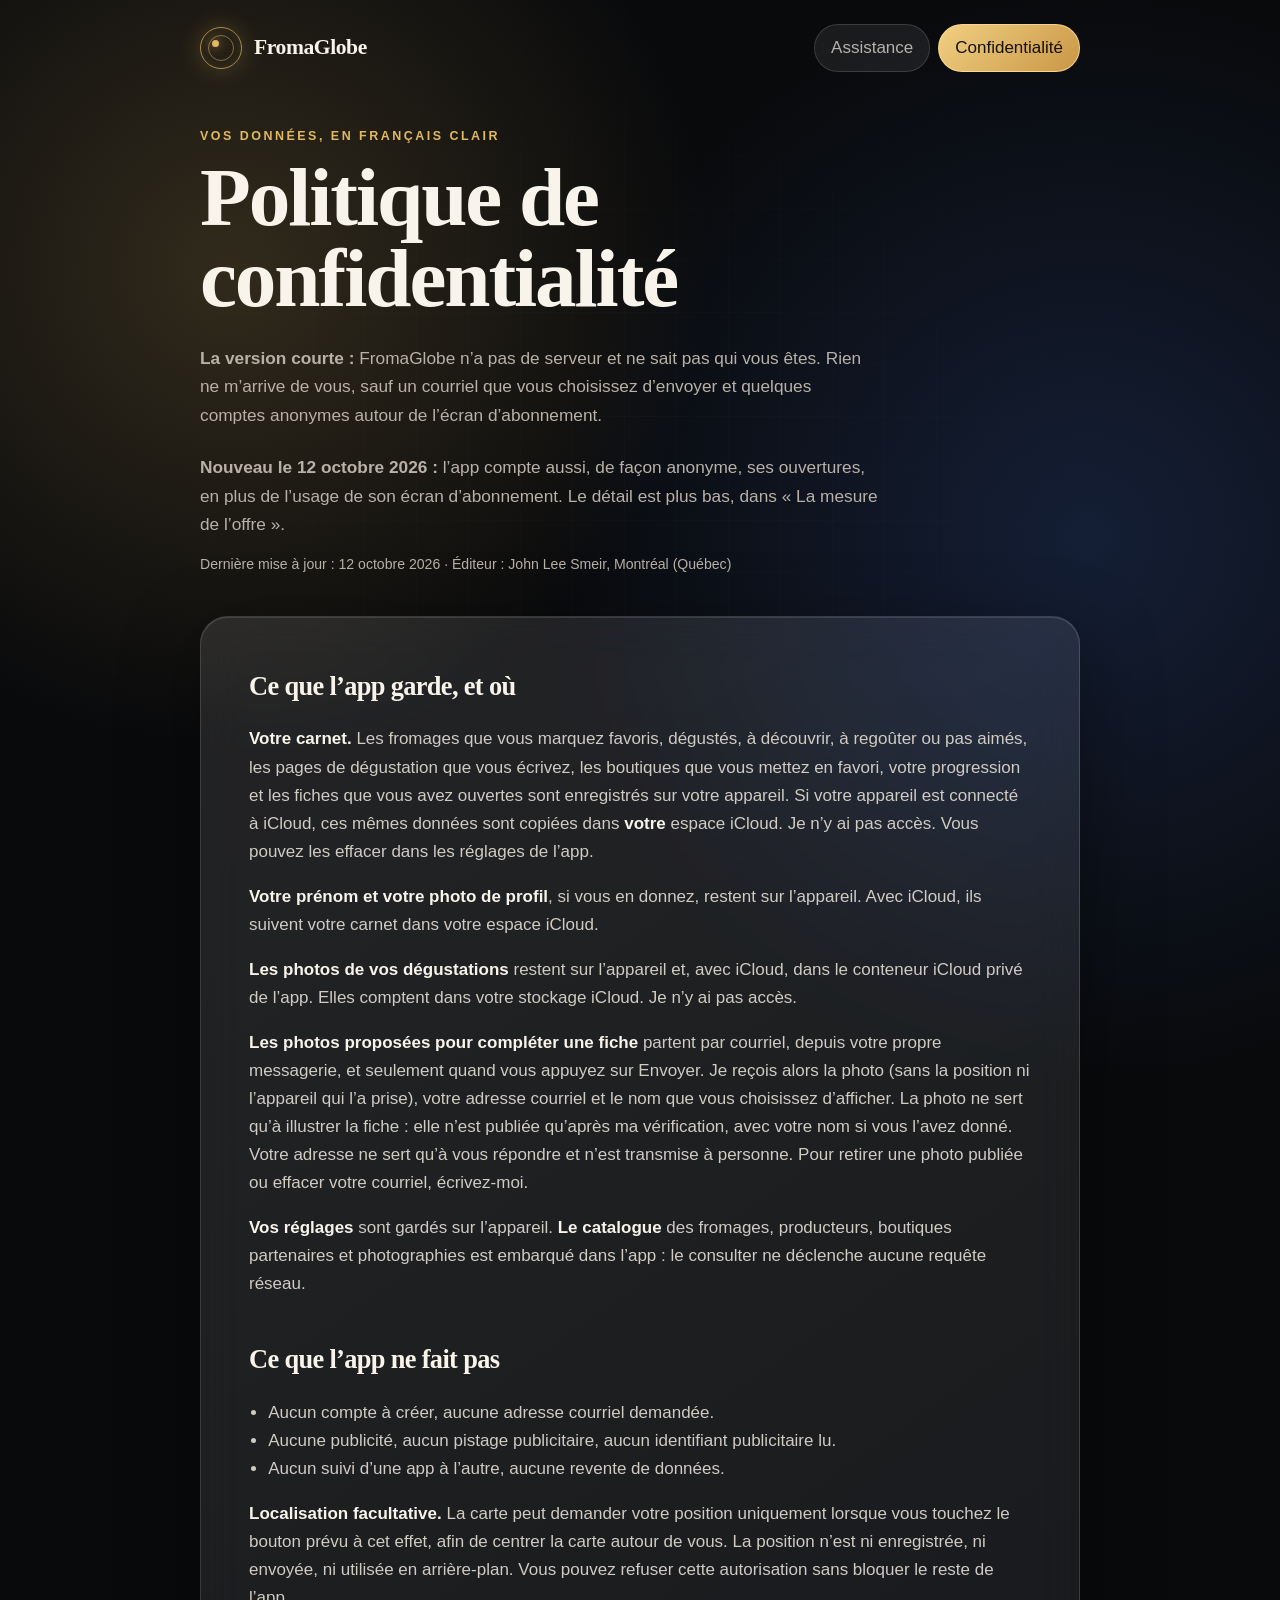
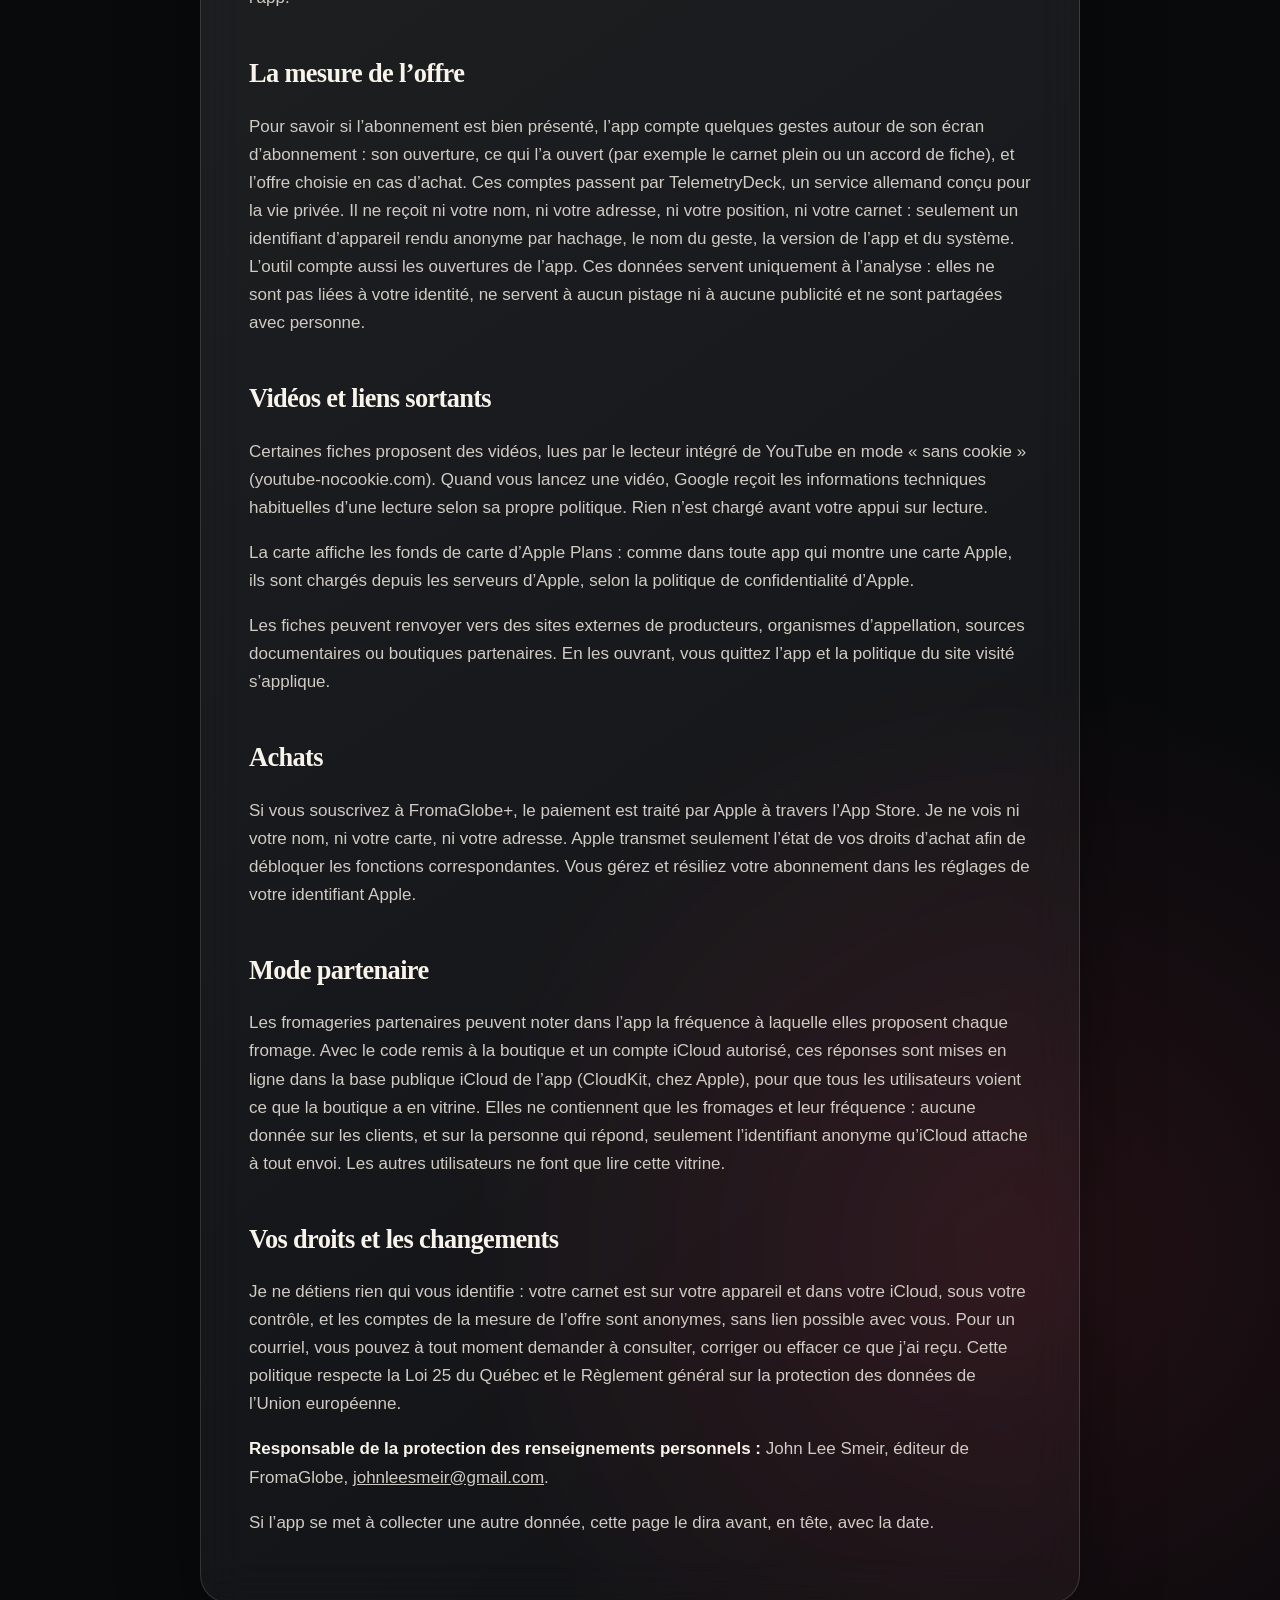
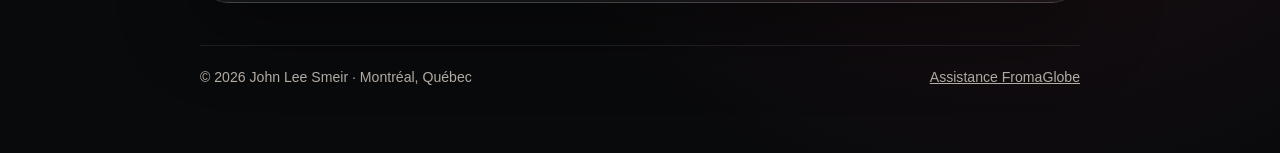
==== commit f76d9327: "Confidentialité : encadré du 12 octobre (ouvertures de l’app) Co-Authored-By: Claude Opus 5.5 (1M co" ====
--- a/confidentialite/index.html
+++ b/confidentialite/index.html
@@ -23,7 +23,7 @@
         <p class="eyebrow">Vos données, en français clair</p>
         <h1>Politique de confidentialité</h1>
         <p class="lead"><strong>La version courte&nbsp;:</strong> FromaGlobe n’a pas de serveur et ne sait pas qui vous êtes. Rien ne m’arrive de vous, sauf un courriel que vous choisissez d’envoyer et quelques comptes anonymes autour de l’écran d’abonnement.</p>
-        <p class="lead"><strong>Nouveau le 11 octobre 2026&nbsp;:</strong> l’app mesure désormais, de façon anonyme, l’usage de son écran d’abonnement. C’est la seule donnée qu’elle collecte. Le détail est plus bas, dans «&nbsp;La mesure de l’offre&nbsp;».</p>
+        <p class="lead"><strong>Nouveau le 12 octobre 2026&nbsp;:</strong> l’app compte aussi, de façon anonyme, ses ouvertures, en plus de l’usage de son écran d’abonnement. Le détail est plus bas, dans «&nbsp;La mesure de l’offre&nbsp;».</p>
         <p class="meta">Dernière mise à jour : 12 octobre 2026 · Éditeur : John Lee Smeir, Montréal (Québec)</p>
       </div>
 
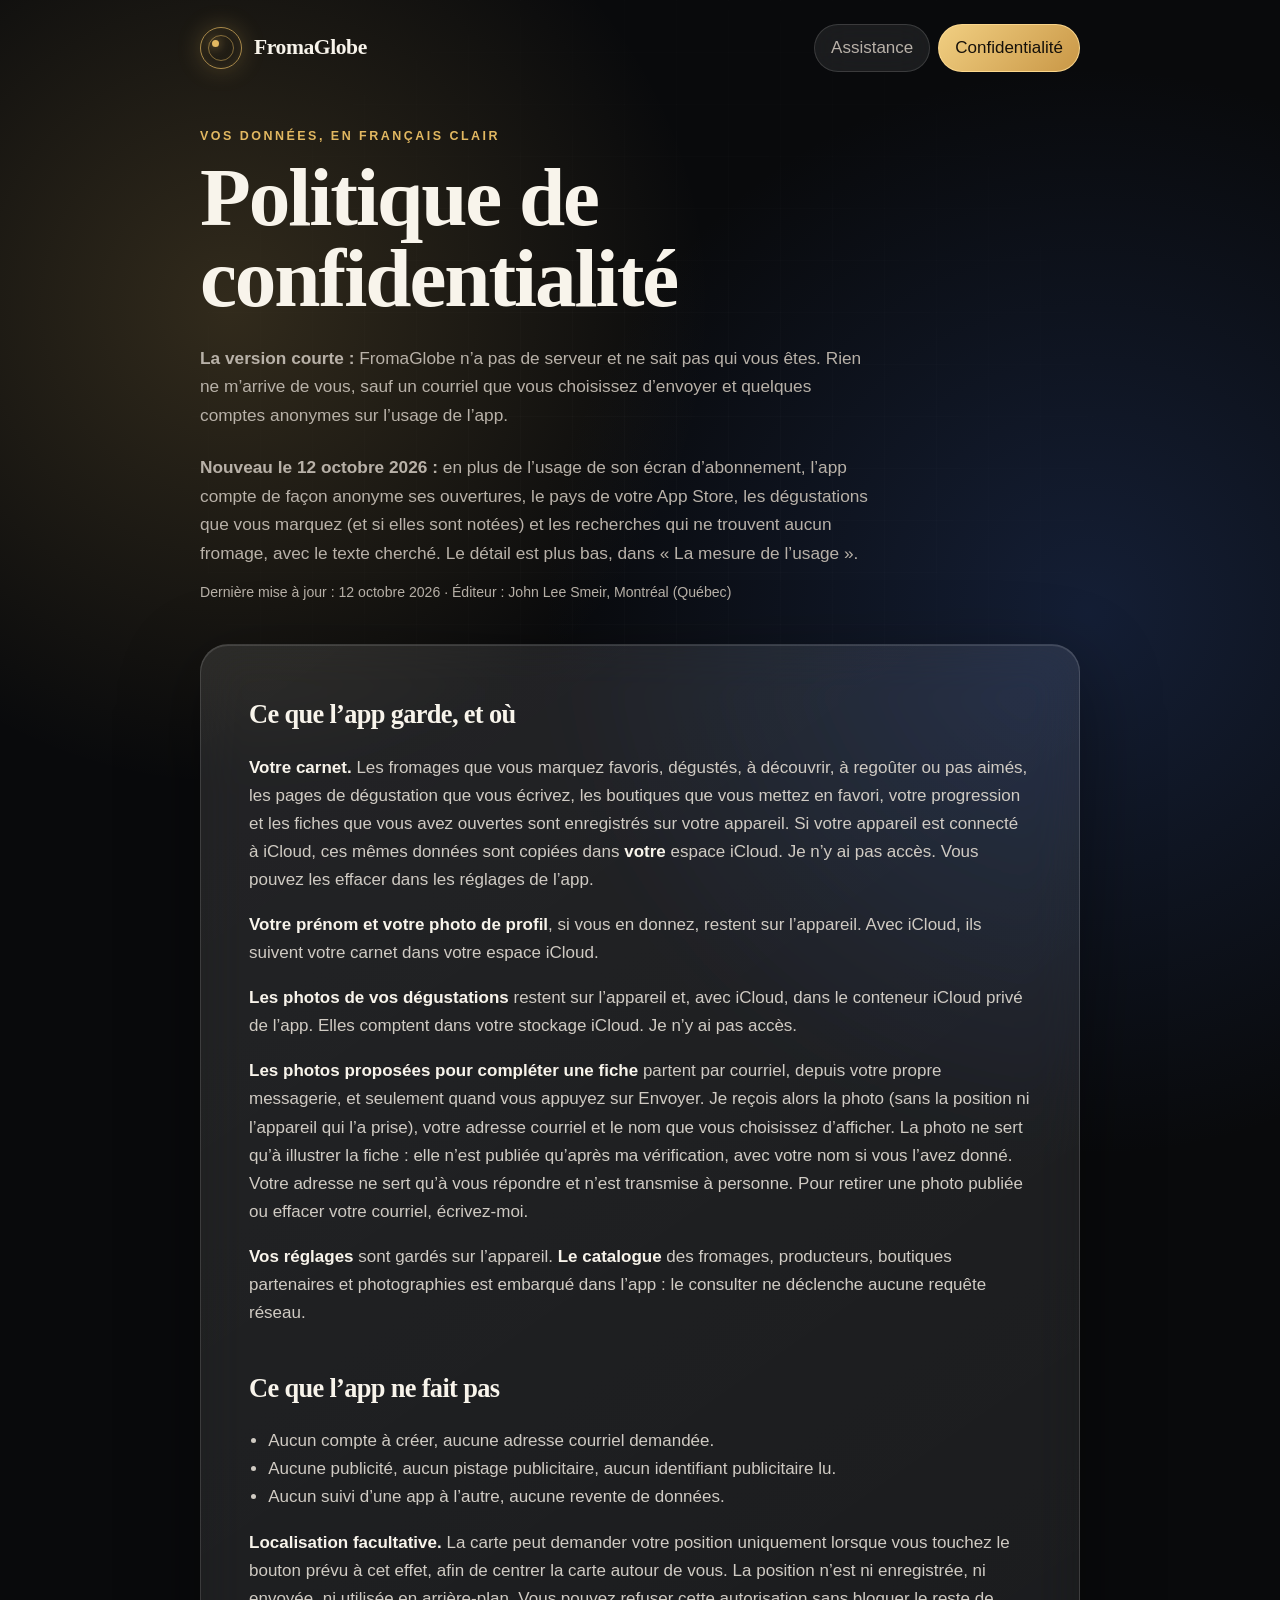
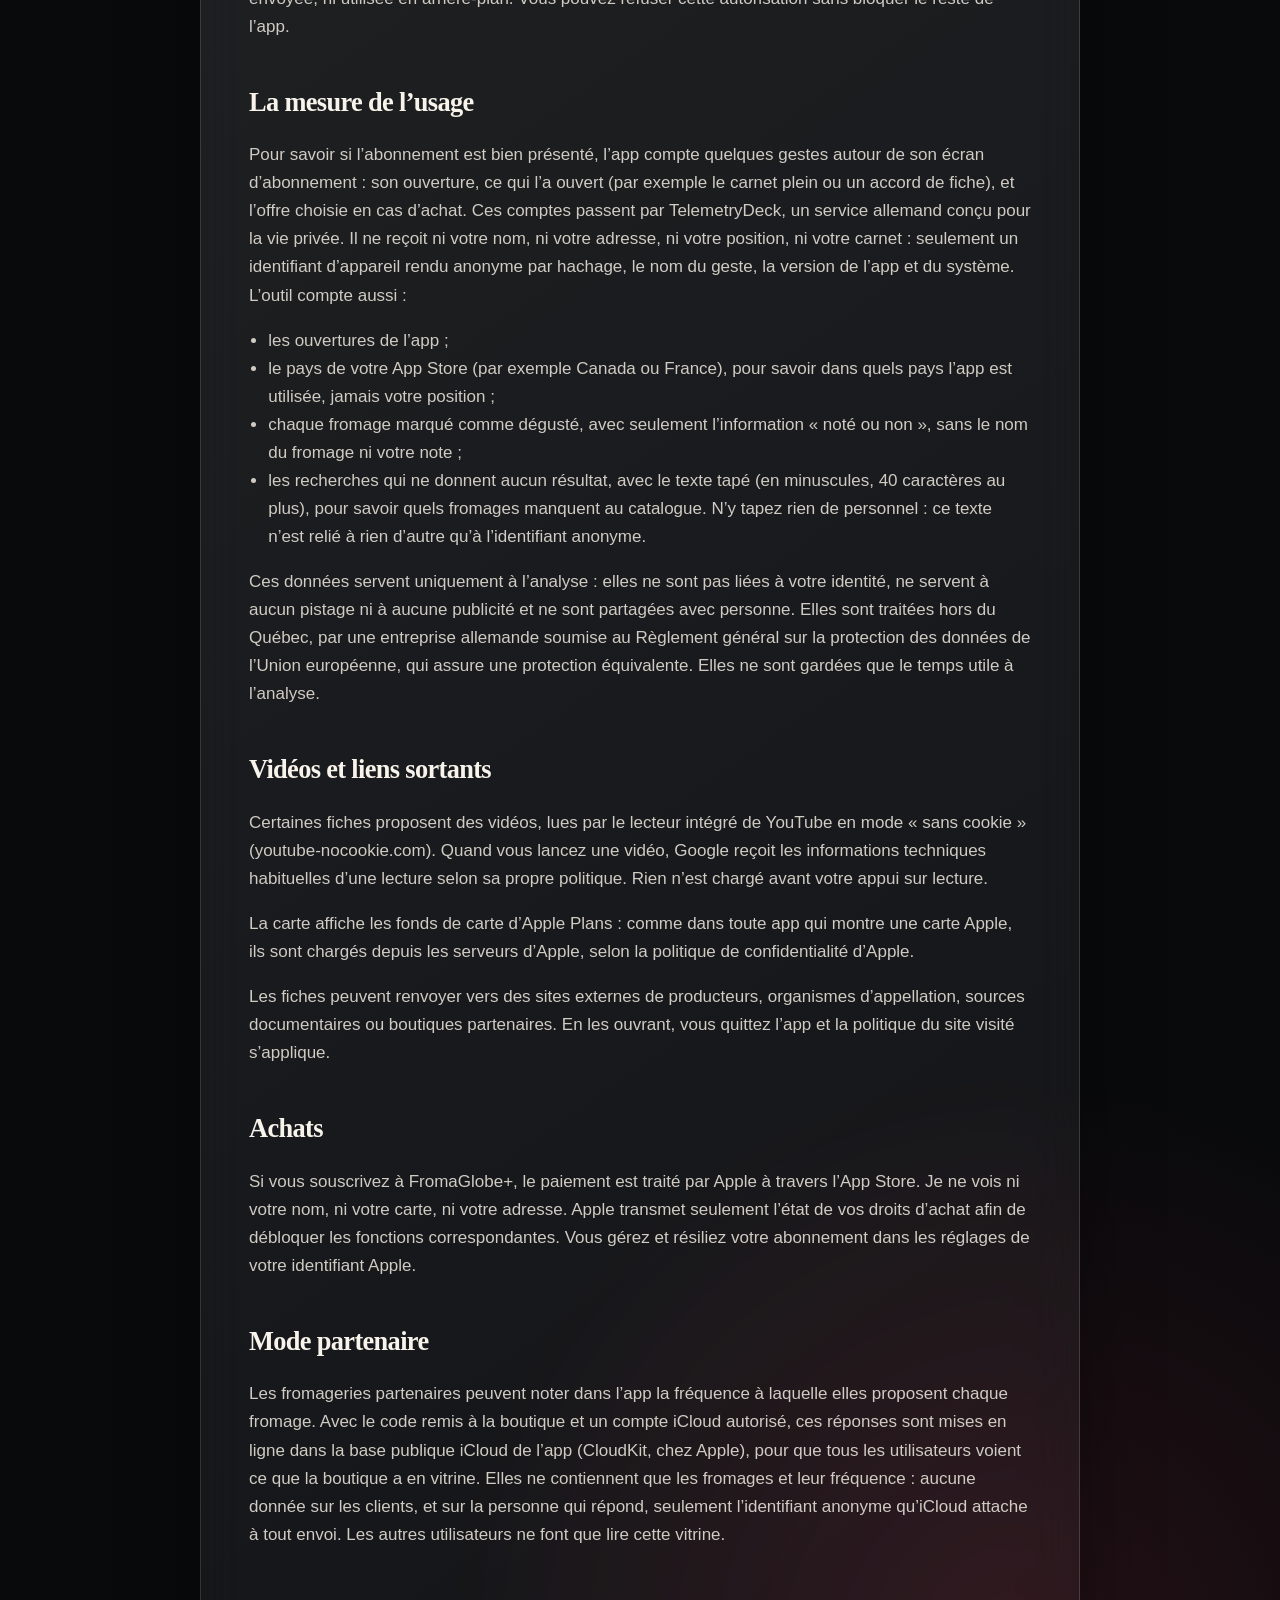
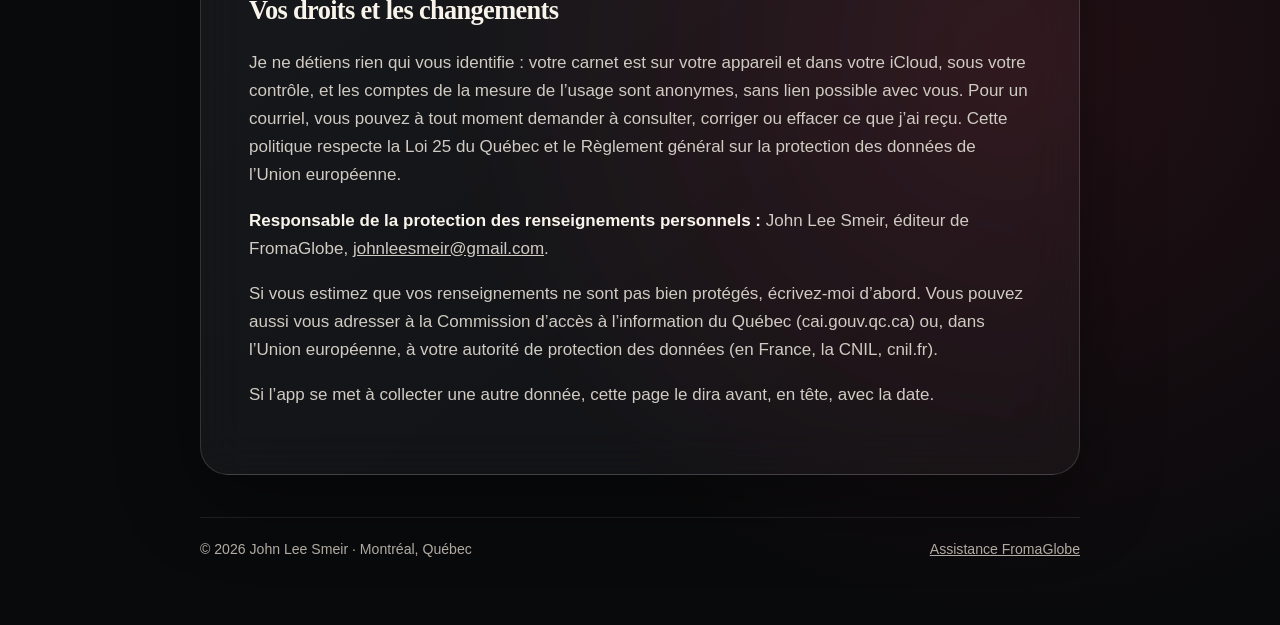
==== commit 9fbc3636: "Confidentialité : nouvelles mesures (pays, dégustations, recherches vides), recours CAI et CNIL Co-A" ====
--- a/confidentialite/index.html
+++ b/confidentialite/index.html
@@ -22,8 +22,8 @@
       <div class="hero">
         <p class="eyebrow">Vos données, en français clair</p>
         <h1>Politique de confidentialité</h1>
-        <p class="lead"><strong>La version courte&nbsp;:</strong> FromaGlobe n’a pas de serveur et ne sait pas qui vous êtes. Rien ne m’arrive de vous, sauf un courriel que vous choisissez d’envoyer et quelques comptes anonymes autour de l’écran d’abonnement.</p>
-        <p class="lead"><strong>Nouveau le 12 octobre 2026&nbsp;:</strong> l’app compte aussi, de façon anonyme, ses ouvertures, en plus de l’usage de son écran d’abonnement. Le détail est plus bas, dans «&nbsp;La mesure de l’offre&nbsp;».</p>
+        <p class="lead"><strong>La version courte&nbsp;:</strong> FromaGlobe n’a pas de serveur et ne sait pas qui vous êtes. Rien ne m’arrive de vous, sauf un courriel que vous choisissez d’envoyer et quelques comptes anonymes sur l’usage de l’app.</p>
+        <p class="lead"><strong>Nouveau le 12 octobre 2026&nbsp;:</strong> en plus de l’usage de son écran d’abonnement, l’app compte de façon anonyme ses ouvertures, le pays de votre App Store, les dégustations que vous marquez (et si elles sont notées) et les recherches qui ne trouvent aucun fromage, avec le texte cherché. Le détail est plus bas, dans «&nbsp;La mesure de l’usage&nbsp;».</p>
         <p class="meta">Dernière mise à jour : 12 octobre 2026 · Éditeur : John Lee Smeir, Montréal (Québec)</p>
       </div>
 
@@ -48,8 +48,15 @@
         </section>
 
         <section>
-          <h2>La mesure de l’offre</h2>
-          <p>Pour savoir si l’abonnement est bien présenté, l’app compte quelques gestes autour de son écran d’abonnement&nbsp;: son ouverture, ce qui l’a ouvert (par exemple le carnet plein ou un accord de fiche), et l’offre choisie en cas d’achat. Ces comptes passent par TelemetryDeck, un service allemand conçu pour la vie privée. Il ne reçoit ni votre nom, ni votre adresse, ni votre position, ni votre carnet&nbsp;: seulement un identifiant d’appareil rendu anonyme par hachage, le nom du geste, la version de l’app et du système. L’outil compte aussi les ouvertures de l’app. Ces données servent uniquement à l’analyse&nbsp;: elles ne sont pas liées à votre identité, ne servent à aucun pistage ni à aucune publicité et ne sont partagées avec personne.</p>
+          <h2>La mesure de l’usage</h2>
+          <p>Pour savoir si l’abonnement est bien présenté, l’app compte quelques gestes autour de son écran d’abonnement&nbsp;: son ouverture, ce qui l’a ouvert (par exemple le carnet plein ou un accord de fiche), et l’offre choisie en cas d’achat. Ces comptes passent par TelemetryDeck, un service allemand conçu pour la vie privée. Il ne reçoit ni votre nom, ni votre adresse, ni votre position, ni votre carnet&nbsp;: seulement un identifiant d’appareil rendu anonyme par hachage, le nom du geste, la version de l’app et du système. L’outil compte aussi&nbsp;:</p>
+          <ul>
+            <li>les ouvertures de l’app&nbsp;;</li>
+            <li>le pays de votre App Store (par exemple Canada ou France), pour savoir dans quels pays l’app est utilisée, jamais votre position&nbsp;;</li>
+            <li>chaque fromage marqué comme dégusté, avec seulement l’information «&nbsp;noté ou non&nbsp;», sans le nom du fromage ni votre note&nbsp;;</li>
+            <li>les recherches qui ne donnent aucun résultat, avec le texte tapé (en minuscules, 40 caractères au plus), pour savoir quels fromages manquent au catalogue. N’y tapez rien de personnel&nbsp;: ce texte n’est relié à rien d’autre qu’à l’identifiant anonyme.</li>
+          </ul>
+          <p>Ces données servent uniquement à l’analyse&nbsp;: elles ne sont pas liées à votre identité, ne servent à aucun pistage ni à aucune publicité et ne sont partagées avec personne. Elles sont traitées hors du Québec, par une entreprise allemande soumise au Règlement général sur la protection des données de l’Union européenne, qui assure une protection équivalente. Elles ne sont gardées que le temps utile à l’analyse.</p>
         </section>
 
         <section>
@@ -71,8 +78,9 @@
 
         <section>
           <h2>Vos droits et les changements</h2>
-          <p>Je ne détiens rien qui vous identifie&nbsp;: votre carnet est sur votre appareil et dans votre iCloud, sous votre contrôle, et les comptes de la mesure de l’offre sont anonymes, sans lien possible avec vous. Pour un courriel, vous pouvez à tout moment demander à consulter, corriger ou effacer ce que j’ai reçu. Cette politique respecte la Loi 25 du Québec et le Règlement général sur la protection des données de l’Union européenne.</p>
+          <p>Je ne détiens rien qui vous identifie&nbsp;: votre carnet est sur votre appareil et dans votre iCloud, sous votre contrôle, et les comptes de la mesure de l’usage sont anonymes, sans lien possible avec vous. Pour un courriel, vous pouvez à tout moment demander à consulter, corriger ou effacer ce que j’ai reçu. Cette politique respecte la Loi 25 du Québec et le Règlement général sur la protection des données de l’Union européenne.</p>
           <p><strong>Responsable de la protection des renseignements personnels&nbsp;:</strong> John Lee Smeir, éditeur de FromaGlobe, <a href="mailto:johnleesmeir@gmail.com">johnleesmeir@gmail.com</a>.</p>
+          <p>Si vous estimez que vos renseignements ne sont pas bien protégés, écrivez-moi d’abord. Vous pouvez aussi vous adresser à la Commission d’accès à l’information du Québec (cai.gouv.qc.ca) ou, dans l’Union européenne, à votre autorité de protection des données (en France, la CNIL, cnil.fr).</p>
           <p>Si l’app se met à collecter une autre donnée, cette page le dira avant, en tête, avec la date.</p>
         </section>
       </article>
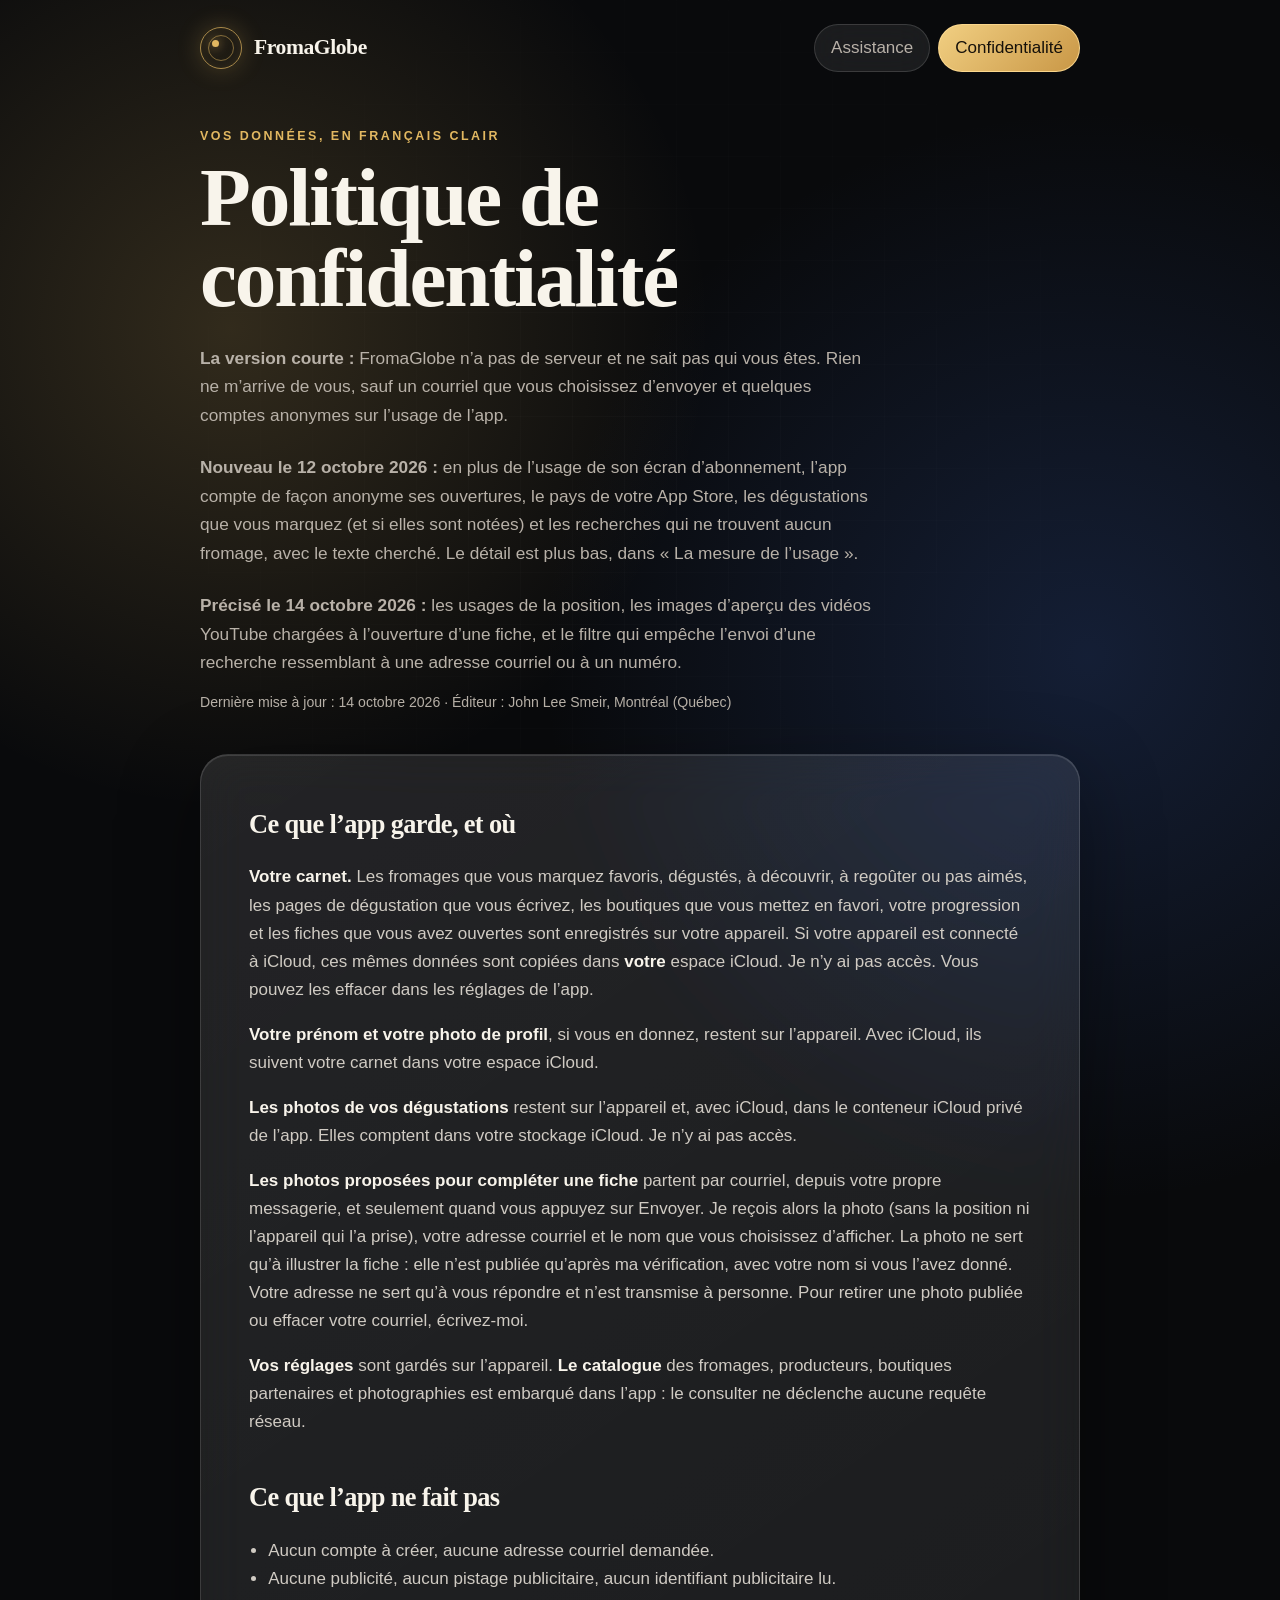
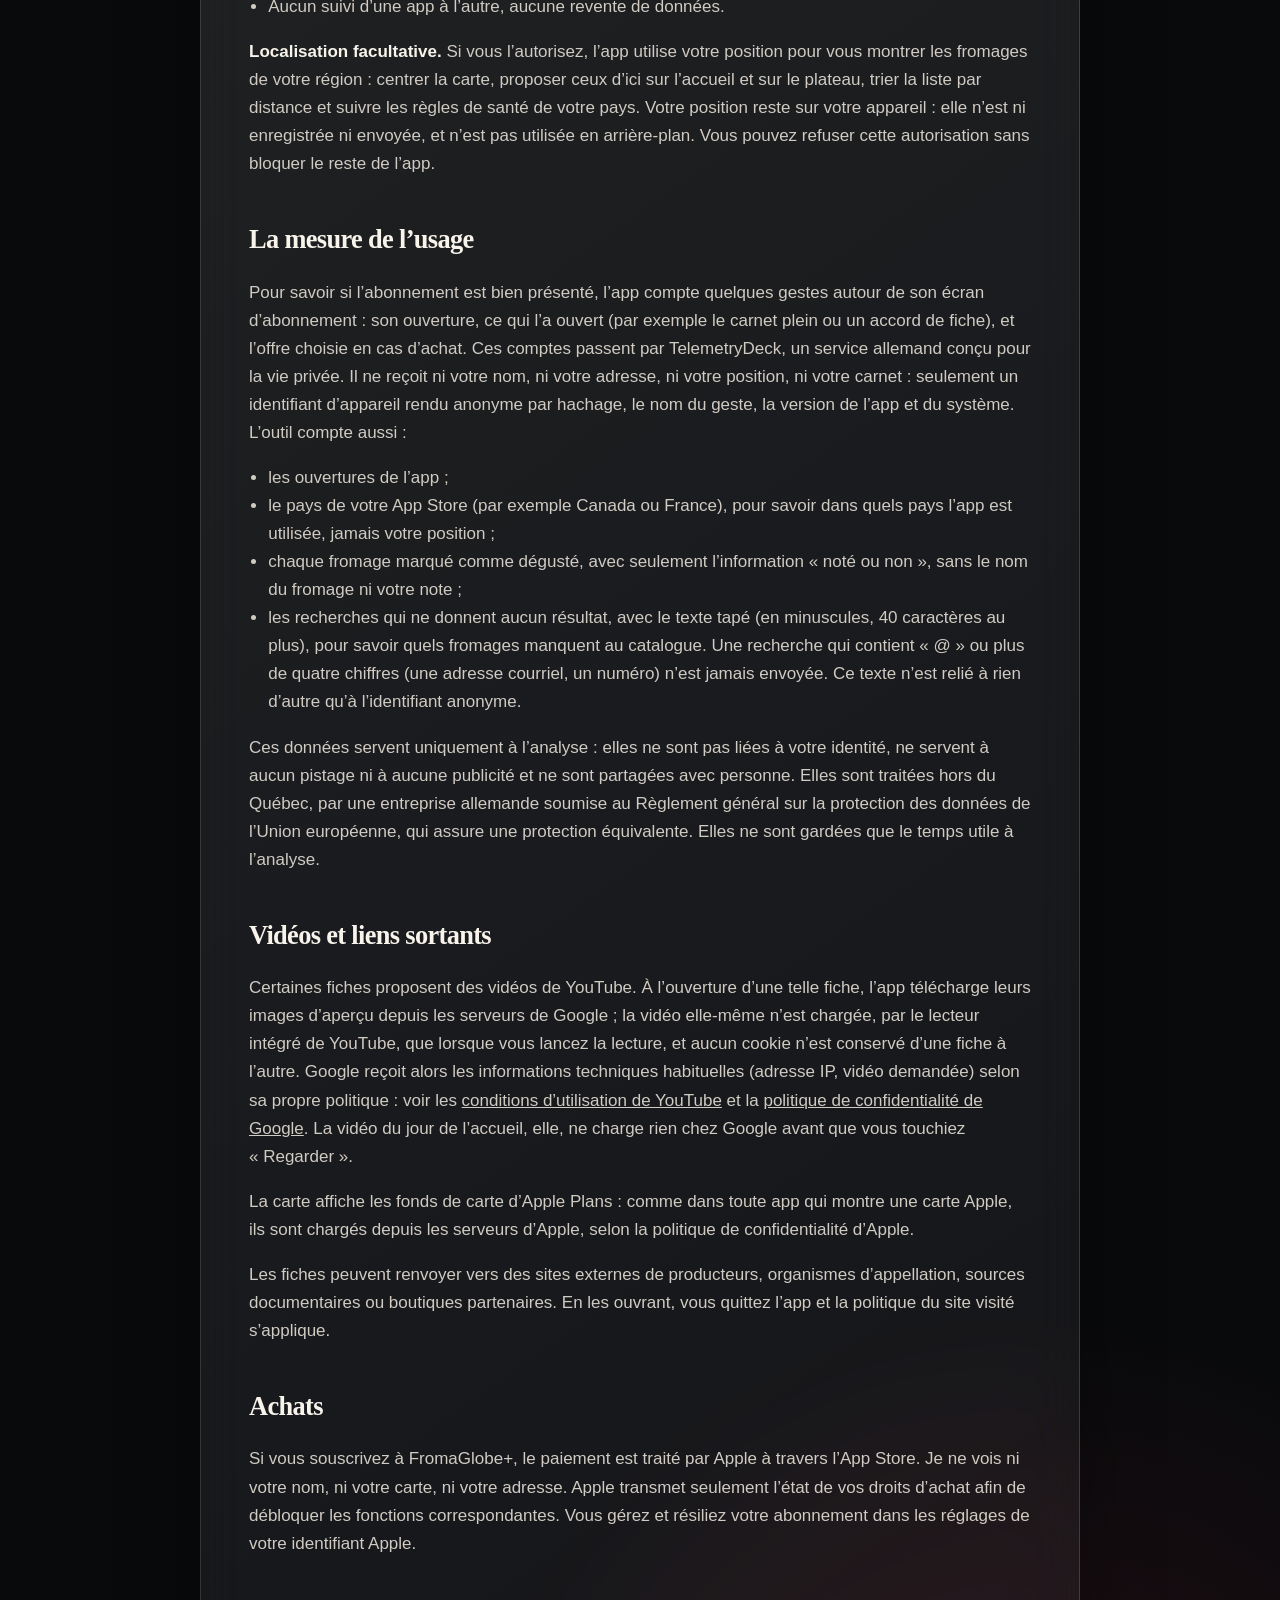
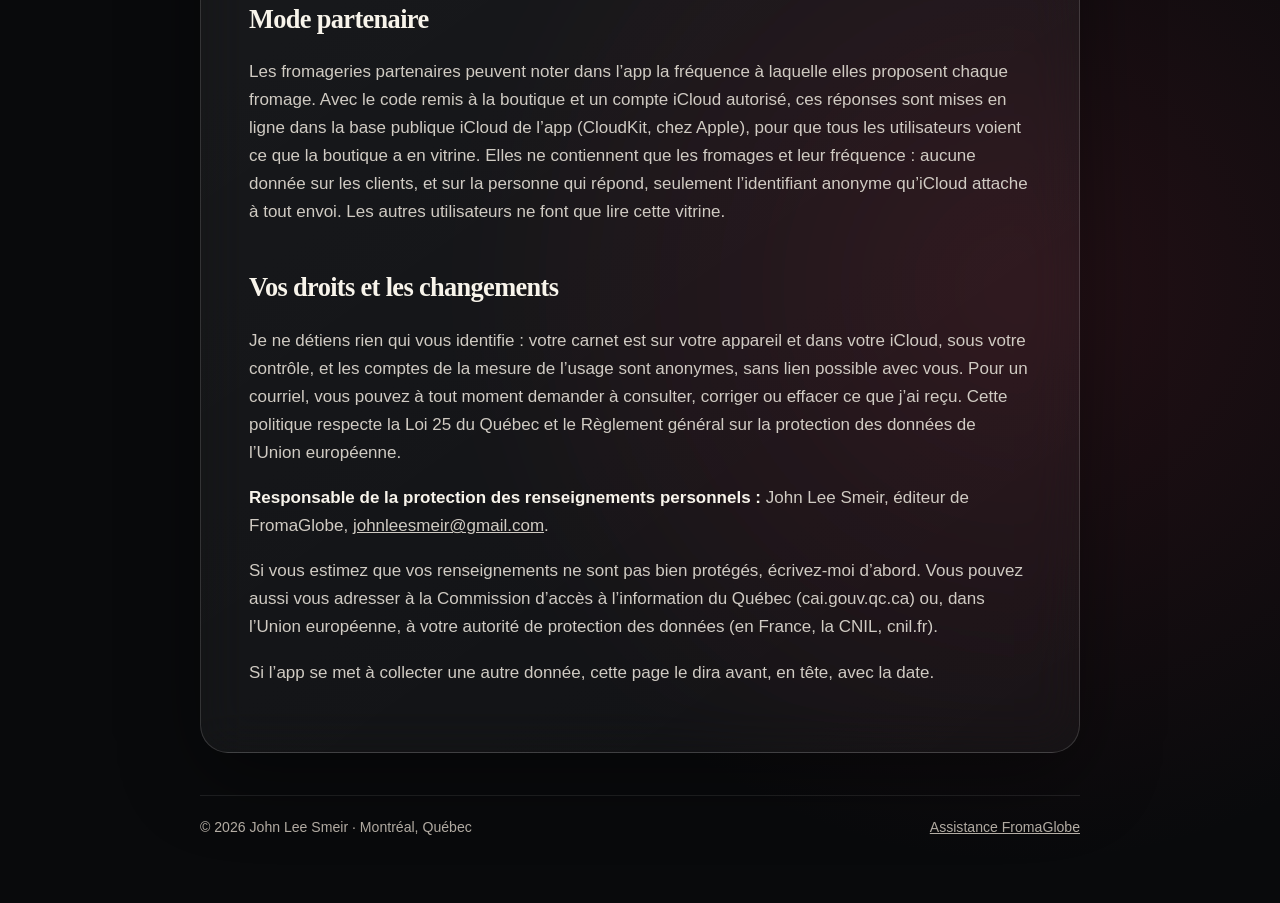
==== commit a84cf1bb: "Confidentialité : position, aperçus YouTube, filtre des recherches (audit du 14 octobre) Co-Authored" ====
--- a/confidentialite/index.html
+++ b/confidentialite/index.html
@@ -24,7 +24,8 @@
         <h1>Politique de confidentialité</h1>
         <p class="lead"><strong>La version courte&nbsp;:</strong> FromaGlobe n’a pas de serveur et ne sait pas qui vous êtes. Rien ne m’arrive de vous, sauf un courriel que vous choisissez d’envoyer et quelques comptes anonymes sur l’usage de l’app.</p>
         <p class="lead"><strong>Nouveau le 12 octobre 2026&nbsp;:</strong> en plus de l’usage de son écran d’abonnement, l’app compte de façon anonyme ses ouvertures, le pays de votre App Store, les dégustations que vous marquez (et si elles sont notées) et les recherches qui ne trouvent aucun fromage, avec le texte cherché. Le détail est plus bas, dans «&nbsp;La mesure de l’usage&nbsp;».</p>
-        <p class="meta">Dernière mise à jour : 12 octobre 2026 · Éditeur : John Lee Smeir, Montréal (Québec)</p>
+        <p class="lead"><strong>Précisé le 14 octobre 2026&nbsp;:</strong> les usages de la position, les images d’aperçu des vidéos YouTube chargées à l’ouverture d’une fiche, et le filtre qui empêche l’envoi d’une recherche ressemblant à une adresse courriel ou à un numéro.</p>
+        <p class="meta">Dernière mise à jour : 14 octobre 2026 · Éditeur : John Lee Smeir, Montréal (Québec)</p>
       </div>
 
       <article class="glass document">
@@ -44,7 +45,7 @@
             <li>Aucune publicité, aucun pistage publicitaire, aucun identifiant publicitaire lu.</li>
             <li>Aucun suivi d’une app à l’autre, aucune revente de données.</li>
           </ul>
-          <p><strong>Localisation facultative.</strong> La carte peut demander votre position uniquement lorsque vous touchez le bouton prévu à cet effet, afin de centrer la carte autour de vous. La position n’est ni enregistrée, ni envoyée, ni utilisée en arrière-plan. Vous pouvez refuser cette autorisation sans bloquer le reste de l’app.</p>
+          <p><strong>Localisation facultative.</strong> Si vous l’autorisez, l’app utilise votre position pour vous montrer les fromages de votre région&nbsp;: centrer la carte, proposer ceux d’ici sur l’accueil et sur le plateau, trier la liste par distance et suivre les règles de santé de votre pays. Votre position reste sur votre appareil&nbsp;: elle n’est ni enregistrée ni envoyée, et n’est pas utilisée en arrière-plan. Vous pouvez refuser cette autorisation sans bloquer le reste de l’app.</p>
         </section>
 
         <section>
@@ -54,14 +55,14 @@
             <li>les ouvertures de l’app&nbsp;;</li>
             <li>le pays de votre App Store (par exemple Canada ou France), pour savoir dans quels pays l’app est utilisée, jamais votre position&nbsp;;</li>
             <li>chaque fromage marqué comme dégusté, avec seulement l’information «&nbsp;noté ou non&nbsp;», sans le nom du fromage ni votre note&nbsp;;</li>
-            <li>les recherches qui ne donnent aucun résultat, avec le texte tapé (en minuscules, 40 caractères au plus), pour savoir quels fromages manquent au catalogue. N’y tapez rien de personnel&nbsp;: ce texte n’est relié à rien d’autre qu’à l’identifiant anonyme.</li>
+            <li>les recherches qui ne donnent aucun résultat, avec le texte tapé (en minuscules, 40 caractères au plus), pour savoir quels fromages manquent au catalogue. Une recherche qui contient «&nbsp;@&nbsp;» ou plus de quatre chiffres (une adresse courriel, un numéro) n’est jamais envoyée. Ce texte n’est relié à rien d’autre qu’à l’identifiant anonyme.</li>
           </ul>
           <p>Ces données servent uniquement à l’analyse&nbsp;: elles ne sont pas liées à votre identité, ne servent à aucun pistage ni à aucune publicité et ne sont partagées avec personne. Elles sont traitées hors du Québec, par une entreprise allemande soumise au Règlement général sur la protection des données de l’Union européenne, qui assure une protection équivalente. Elles ne sont gardées que le temps utile à l’analyse.</p>
         </section>
 
         <section>
           <h2>Vidéos et liens sortants</h2>
-          <p>Certaines fiches proposent des vidéos, lues par le lecteur intégré de YouTube en mode «&nbsp;sans cookie&nbsp;» (youtube-nocookie.com). Quand vous lancez une vidéo, Google reçoit les informations techniques habituelles d’une lecture selon sa propre politique. Rien n’est chargé avant votre appui sur lecture.</p>
+          <p>Certaines fiches proposent des vidéos de YouTube. À l’ouverture d’une telle fiche, l’app télécharge leurs images d’aperçu depuis les serveurs de Google&nbsp;; la vidéo elle-même n’est chargée, par le lecteur intégré de YouTube, que lorsque vous lancez la lecture, et aucun cookie n’est conservé d’une fiche à l’autre. Google reçoit alors les informations techniques habituelles (adresse IP, vidéo demandée) selon sa propre politique&nbsp;: voir les <a href="https://www.youtube.com/t/terms">conditions d’utilisation de YouTube</a> et la <a href="https://policies.google.com/privacy">politique de confidentialité de Google</a>. La vidéo du jour de l’accueil, elle, ne charge rien chez Google avant que vous touchiez «&nbsp;Regarder&nbsp;».</p>
           <p>La carte affiche les fonds de carte d’Apple Plans : comme dans toute app qui montre une carte Apple, ils sont chargés depuis les serveurs d’Apple, selon la politique de confidentialité d’Apple.</p>
           <p>Les fiches peuvent renvoyer vers des sites externes de producteurs, organismes d’appellation, sources documentaires ou boutiques partenaires. En les ouvrant, vous quittez l’app et la politique du site visité s’applique.</p>
         </section>
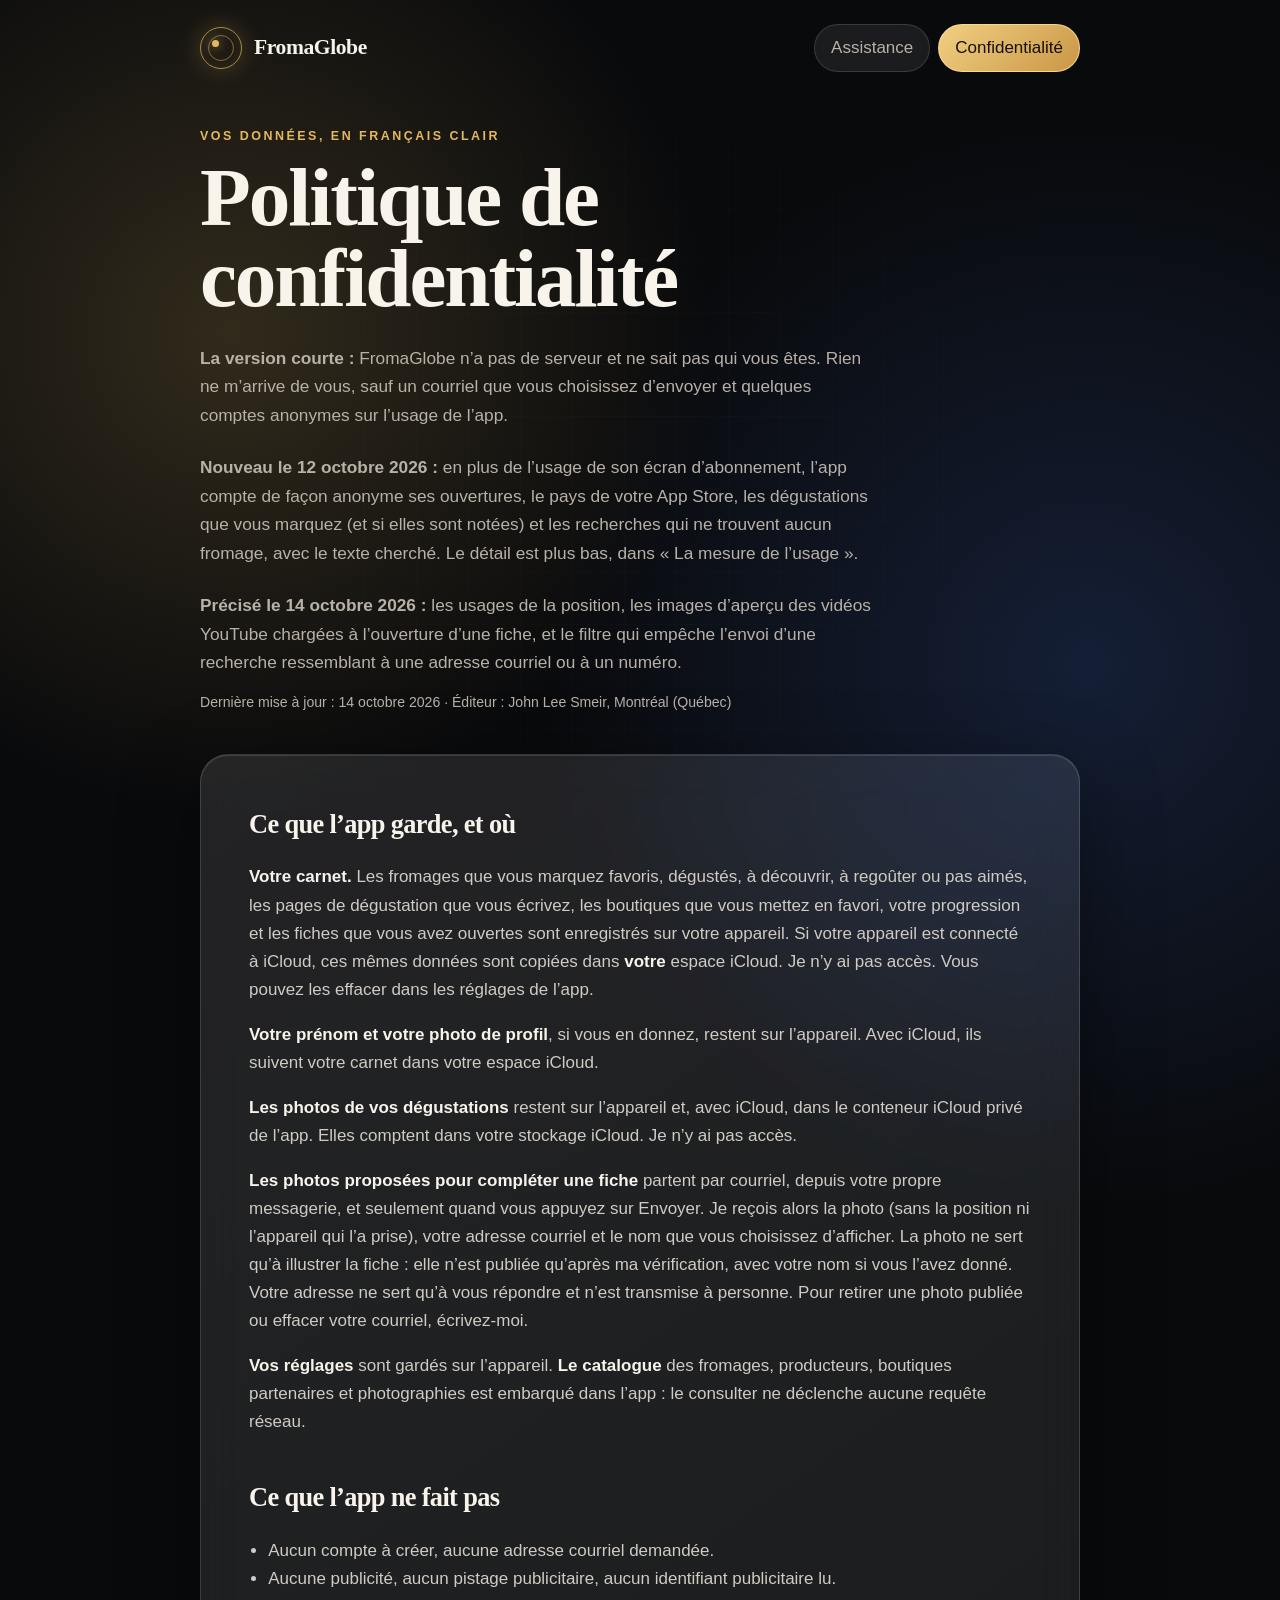
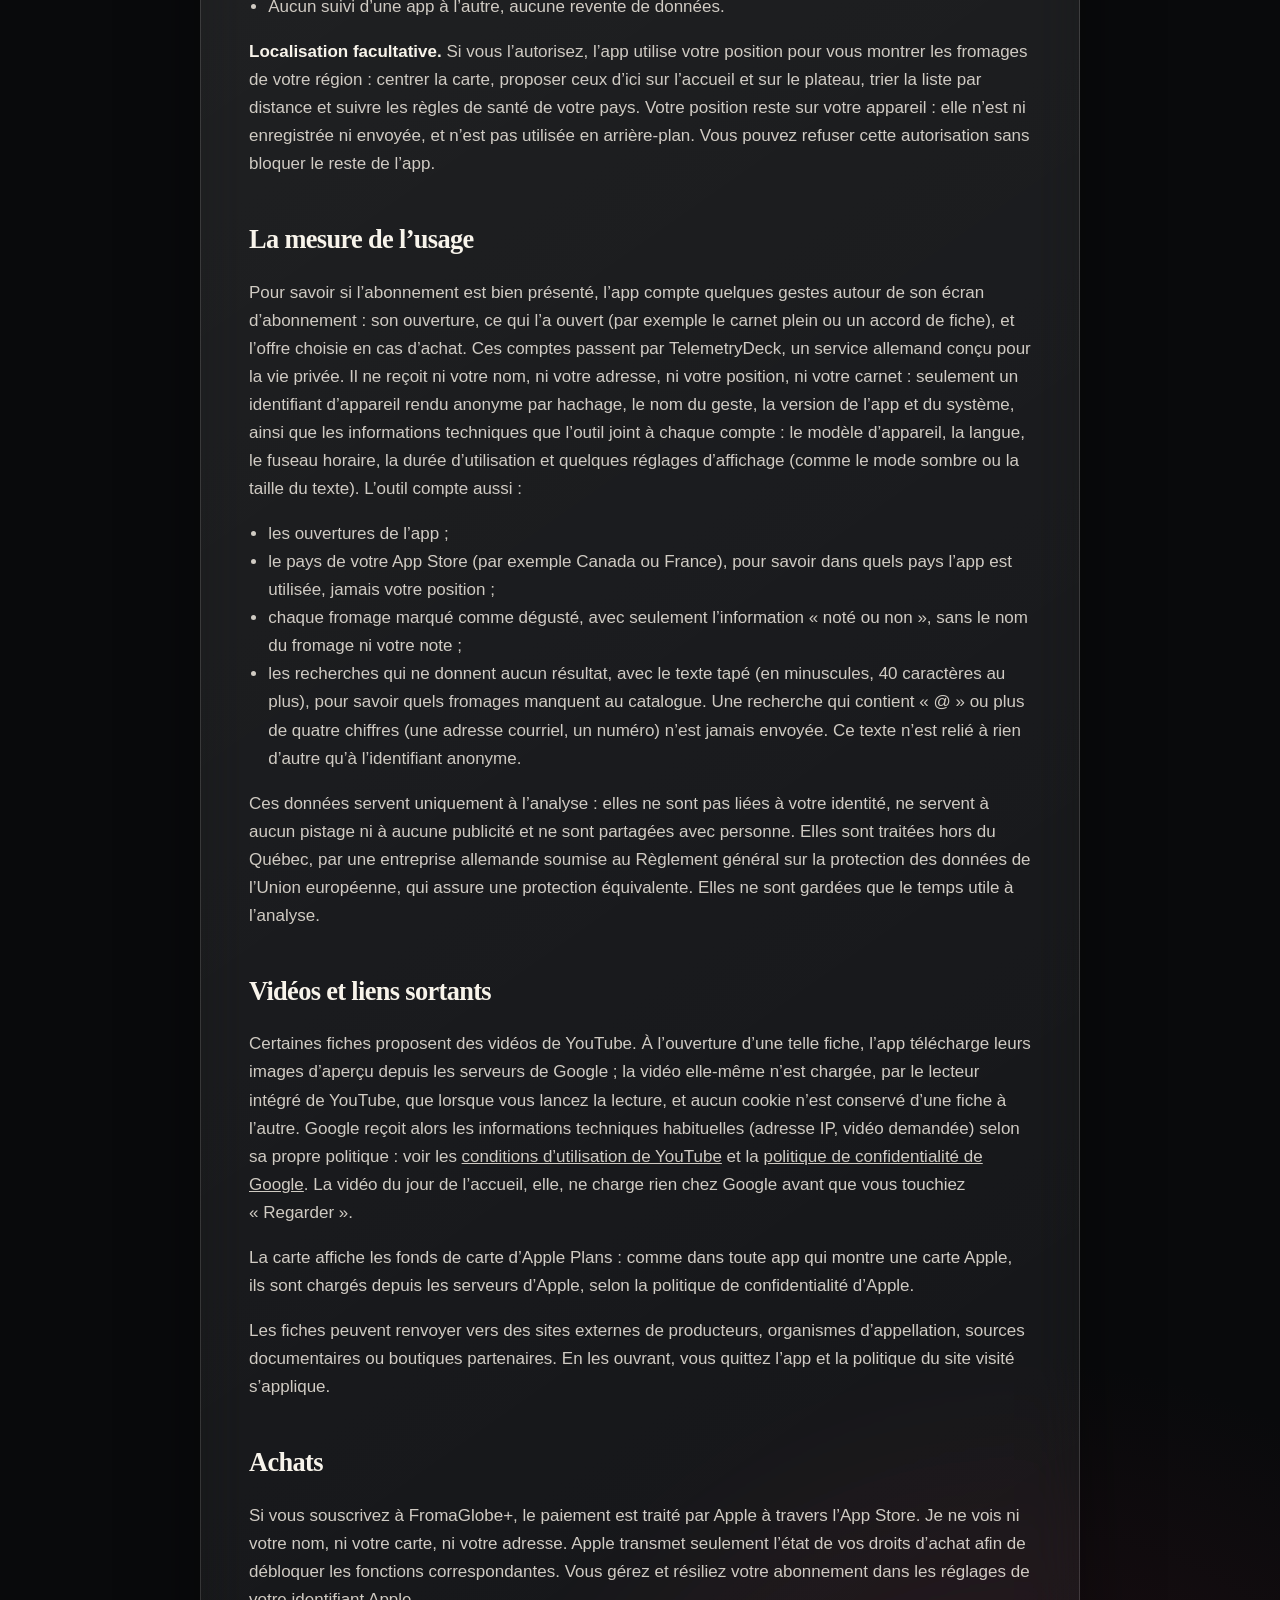
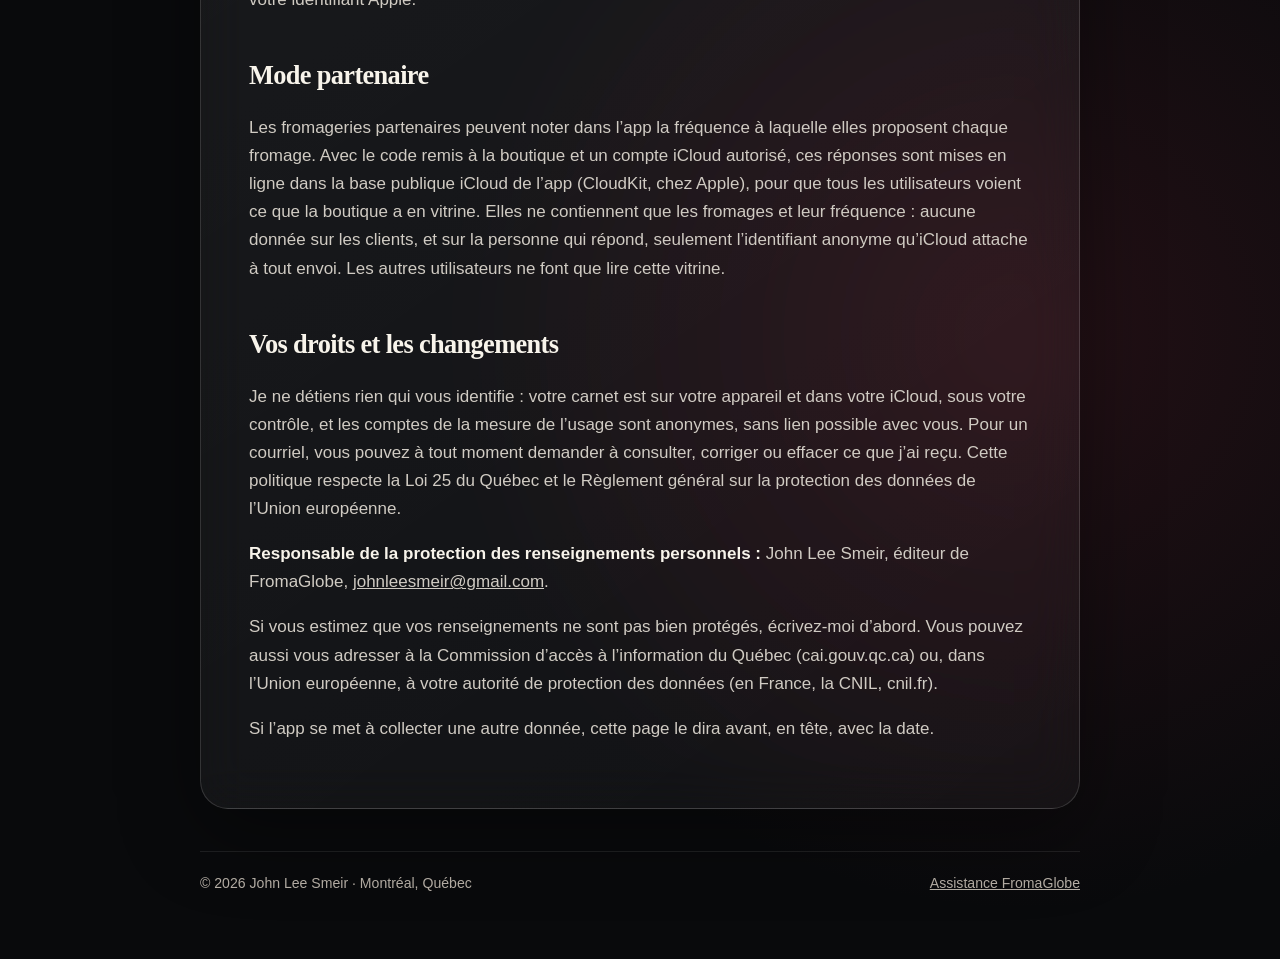
==== commit 3fc226c0: "Confidentialité : informations techniques jointes par TelemetryDeck Co-Authored-By: Claude Opus 5.5 " ====
--- a/confidentialite/index.html
+++ b/confidentialite/index.html
@@ -50,7 +50,7 @@
 
         <section>
           <h2>La mesure de l’usage</h2>
-          <p>Pour savoir si l’abonnement est bien présenté, l’app compte quelques gestes autour de son écran d’abonnement&nbsp;: son ouverture, ce qui l’a ouvert (par exemple le carnet plein ou un accord de fiche), et l’offre choisie en cas d’achat. Ces comptes passent par TelemetryDeck, un service allemand conçu pour la vie privée. Il ne reçoit ni votre nom, ni votre adresse, ni votre position, ni votre carnet&nbsp;: seulement un identifiant d’appareil rendu anonyme par hachage, le nom du geste, la version de l’app et du système. L’outil compte aussi&nbsp;:</p>
+          <p>Pour savoir si l’abonnement est bien présenté, l’app compte quelques gestes autour de son écran d’abonnement&nbsp;: son ouverture, ce qui l’a ouvert (par exemple le carnet plein ou un accord de fiche), et l’offre choisie en cas d’achat. Ces comptes passent par TelemetryDeck, un service allemand conçu pour la vie privée. Il ne reçoit ni votre nom, ni votre adresse, ni votre position, ni votre carnet&nbsp;: seulement un identifiant d’appareil rendu anonyme par hachage, le nom du geste, la version de l’app et du système, ainsi que les informations techniques que l’outil joint à chaque compte&nbsp;: le modèle d’appareil, la langue, le fuseau horaire, la durée d’utilisation et quelques réglages d’affichage (comme le mode sombre ou la taille du texte). L’outil compte aussi&nbsp;:</p>
           <ul>
             <li>les ouvertures de l’app&nbsp;;</li>
             <li>le pays de votre App Store (par exemple Canada ou France), pour savoir dans quels pays l’app est utilisée, jamais votre position&nbsp;;</li>
